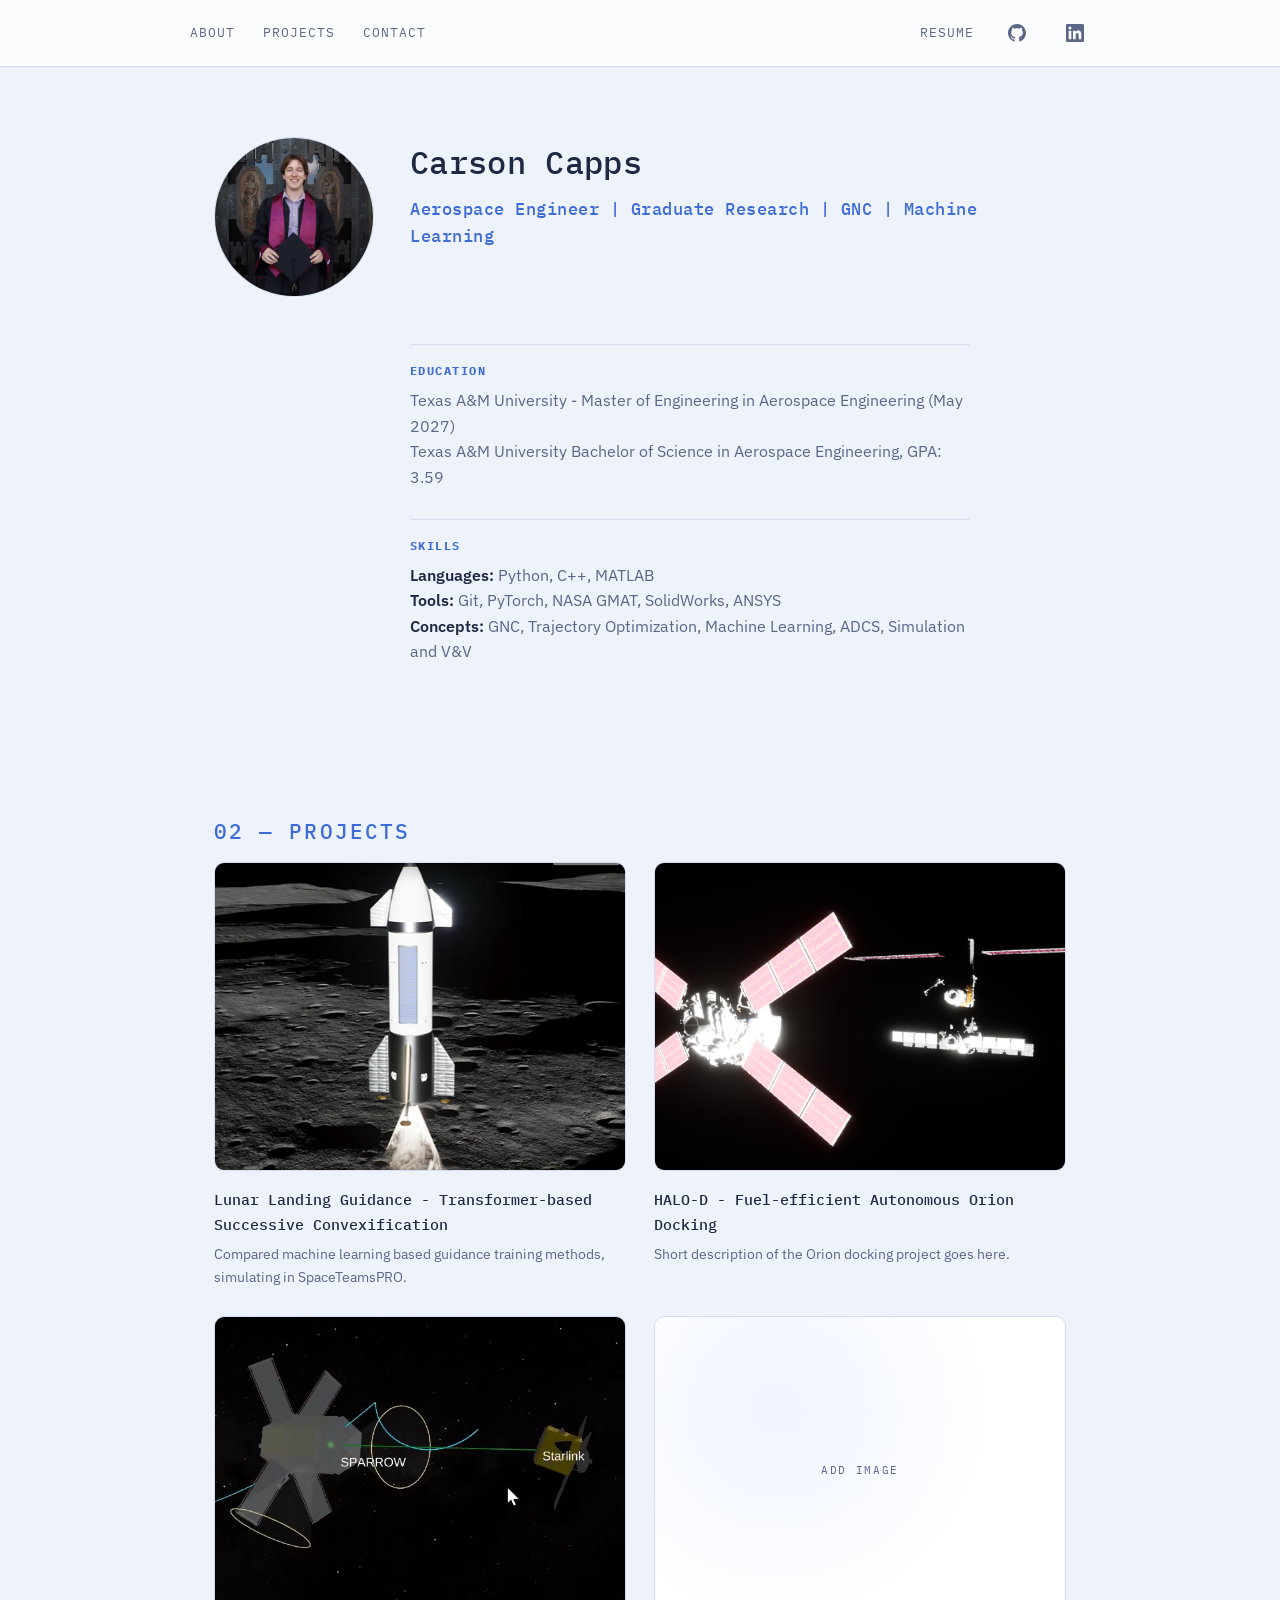
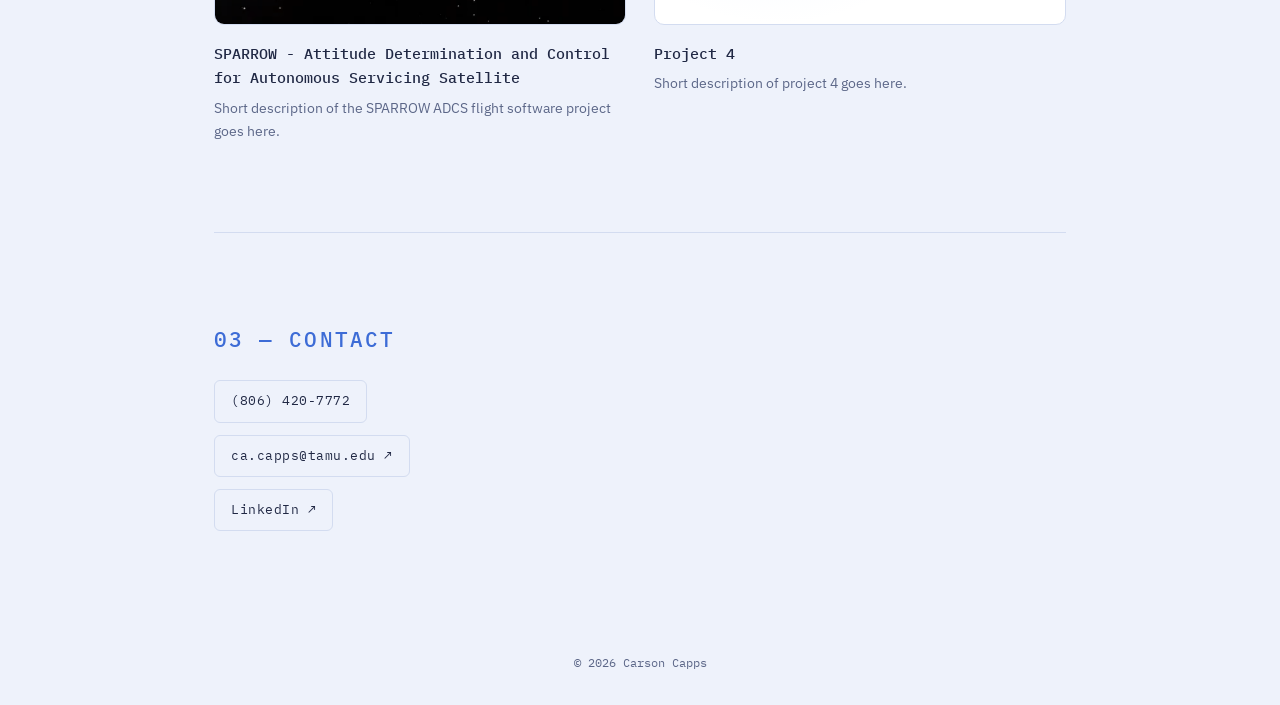
==== index.html @ a89bd75b "add lunar landing description" ====
<!DOCTYPE html>
<html lang="en">
<head>
  <meta charset="UTF-8" />
  <meta name="viewport" content="width=device-width, initial-scale=1.0" />
  <title>Carson Capps</title>
  <meta name="description" content="Carson Capps — Aerospace engineering portfolio featuring guidance, navigation, and control projects including lunar landing guidance, autonomous Orion docking, and satellite ADCS flight software." />

  <!-- Open Graph / social preview -->
  <meta property="og:type" content="website" />
  <meta property="og:title" content="Carson Capps" />
  <meta property="og:description" content="Aerospace engineering portfolio featuring guidance, navigation, and control projects including lunar landing guidance, autonomous Orion docking, and satellite ADCS flight software." />
  <meta property="og:image" content="media/portraits/IMG_3804.JPG" />

  <!-- Twitter card -->
  <meta name="twitter:card" content="summary_large_image" />
  <meta name="twitter:title" content="Carson Capps" />
  <meta name="twitter:description" content="Aerospace engineering portfolio featuring guidance, navigation, and control projects including lunar landing guidance, autonomous Orion docking, and satellite ADCS flight software." />
  <meta name="twitter:image" content="media/portraits/IMG_3804.JPG" />

  <link rel="icon" href="data:image/svg+xml,<svg xmlns=%22http://www.w3.org/2000/svg%22 viewBox=%220 0 100 100%22><rect width=%22100%22 height=%22100%22 rx=%2222%22 fill=%22%233d6cd6%22/><text x=%2250%22 y=%2268%22 font-family=%22monospace%22 font-size=%2242%22 font-weight=%22700%22 fill=%22%23ffffff%22 text-anchor=%22middle%22>CC</text></svg>" />

  <link rel="preconnect" href="https://fonts.googleapis.com" />
  <link rel="preconnect" href="https://fonts.gstatic.com" crossorigin />
  <link href="https://fonts.googleapis.com/css2?family=IBM+Plex+Mono:wght@300;400;500&family=IBM+Plex+Sans:ital,wght@0,300;0,400;0,600;1,300&display=swap" rel="stylesheet" />
  <link rel="stylesheet" href="css/style.css" />
</head>
<body>

  <nav>
    <div class="nav-inner">
      <div class="nav-group">
        <a href="#about">About</a>
        <a href="#projects">Projects</a>
        <a href="#contact">Contact</a>
      </div>
      <div class="nav-group">
        <a href="resume.pdf" download>Resume</a>
        <a class="icon-link" href="https://github.com/cacapps" target="_blank" rel="noopener" aria-label="GitHub">
          <svg viewBox="0 0 24 24" aria-hidden="true"><path d="M12 0c-6.626 0-12 5.373-12 12 0 5.302 3.438 9.8 8.207 11.387.599.111.793-.261.793-.577v-2.234c-3.338.726-4.033-1.416-4.033-1.416-.546-1.387-1.333-1.756-1.333-1.756-1.089-.745.083-.729.083-.729 1.205.084 1.839 1.237 1.839 1.237 1.07 1.834 2.807 1.304 3.492.997.107-.775.418-1.305.762-1.604-2.665-.305-5.467-1.334-5.467-5.931 0-1.311.469-2.381 1.236-3.221-.124-.303-.535-1.524.117-3.176 0 0 1.008-.322 3.301 1.23.957-.266 1.983-.399 3.003-.404 1.02.005 2.047.138 3.006.404 2.291-1.552 3.297-1.23 3.297-1.23.653 1.653.242 2.874.118 3.176.77.84 1.235 1.91 1.235 3.221 0 4.609-2.807 5.624-5.479 5.921.43.372.823 1.102.823 2.222v3.293c0 .319.192.694.801.576 4.765-1.589 8.199-6.086 8.199-11.386 0-6.627-5.373-12-12-12z"/></svg>
        </a>
        <a class="icon-link" href="https://www.linkedin.com/in/carson-capps/" target="_blank" rel="noopener" aria-label="LinkedIn">
          <svg viewBox="0 0 24 24" aria-hidden="true"><path d="M20.447 20.452h-3.554v-5.569c0-1.328-.027-3.037-1.852-3.037-1.853 0-2.136 1.445-2.136 2.939v5.667h-3.554V9h3.414v1.561h.049c.477-.9 1.637-1.85 3.37-1.85 3.601 0 4.267 2.37 4.267 5.455v6.286zM5.337 7.433c-1.144 0-2.063-.926-2.063-2.065 0-1.138.92-2.063 2.063-2.063 1.14 0 2.064.925 2.064 2.063 0 1.139-.925 2.065-2.064 2.065zm1.782 13.019H3.555V9h3.564v11.452zM22.225 0H1.771C.792 0 0 .774 0 1.729v20.542C0 23.227.792 24 1.771 24h20.451C23.2 24 24 23.227 24 22.271V1.729C24 .774 23.2 0 22.222 0h.003z"/></svg>
        </a>
      </div>
    </div>
  </nav>

  <div class="wrap">
    <section class="hero" id="about">
      <div class="hero-grid">
        <div class="headshot">
          <img src="media/portraits/IMG_3804.JPG" alt="Carson Capps headshot" />
        </div>
        <div>
          <h1>Carson Capps</h1>

          <p class="tagline">Aerospace Engineer | Graduate Research | GNC | Machine Learning</p>

          <!-- TODO: 2-4 sentence bio. Good things to cover:
               - who you are and what you focus on (e.g. guidance/navigation/control, flight software, autonomy)
               - what draws you to the field / what kind of problems you like working on
               - anything that signals credibility: school + program, research lab, notable project or role
               - optional: what you're currently doing or looking for (internship, full-time, grad school) -->
          <p class="bio"></p>

          <!-- TODO: Education
               - Degree, major, minor (if any)
               - School name
               - Expected graduation date
               - GPA / honors (optional, include if strong)
               - Relevant coursework (optional, only the most relevant 4-6 classes) -->
          <div class="about-block">
            <h3>Education</h3>
            <p>Texas A&amp;M University - Master of Engineering in Aerospace Engineering (May 2027)<br> Texas A&amp;M University Bachelor of Science in Aerospace Engineering, GPA: 3.59</p>
          </div>

          <!-- TODO: Skills
               Group into a few short categories rather than one long list, e.g.:
               - Languages: Python, C++, MATLAB, ...
               - Tools/Frameworks: Simulink, ROS, Git, ...
               - Domain: GNC, orbital mechanics, trajectory optimization, flight software, ...
               Keep each list short (4-8 items) — this is a scannable reference, not exhaustive. -->
          <div class="about-block">
            <h3>Skills</h3>
            <p><strong>Languages:</strong> Python, C++, MATLAB<br />
            <strong>Tools:</strong> Git, PyTorch, NASA GMAT, SolidWorks, ANSYS<br />
            <strong>Concepts:</strong> GNC, Trajectory Optimization, Machine Learning, ADCS, Simulation and V&V</p>
        </div>
      </div>
    </section>

    <section id="projects">
      <div class="section-label">02 — Projects</div>
      <div class="grid">
        <div class="project">
          <a class="project-link" href="projects/lunar-landing.html">
            <div class="tile">
              <img src="media/lunar-landing/thumbnail.png" alt="Lunar Landing thumbnail" onerror="this.parentElement.classList.add('placeholder'); this.remove();" />
            </div>
            <h2>Lunar Landing Guidance - Transformer-based Successive Convexification</h2>
          </a>
          <p>Compared machine learning based guidance training methods, simulating in SpaceTeamsPRO.</p>
        </div>

        <div class="project">
          <a class="project-link" href="projects/orion-docking.html">
            <div class="tile">
              <img src="media/orion-docking/thumbnail.png" alt="Orion Docking thumbnail" onerror="this.parentElement.classList.add('placeholder'); this.remove();" />
            </div>
            <h2>HALO-D - Fuel-efficient Autonomous Orion Docking </h2>
          </a>
          <p>Short description of the Orion docking project goes here.</p>
        </div>

        <div class="project">
          <a class="project-link" href="projects/sparrow-adcs.html">
            <div class="tile">
              <img src="media/auto-service-adcs/thumbnail.png" alt="SPARROW ADCS thumbnail" onerror="this.parentElement.classList.add('placeholder'); this.remove();" />
            </div>
            <h2>SPARROW - Attitude Determination and Control for Autonomous Servicing Satellite</h2>
          </a>
          <p>Short description of the SPARROW ADCS flight software project goes here.</p>
        </div>

        <div class="project">
          <a class="project-link" href="projects/project4.html">
            <div class="tile placeholder"></div>
            <h2>Project 4</h2>
          </a>
          <p>Short description of project 4 goes here.</p>
        </div>
      </div>
    </section>

    <section id="contact">
      <div class="section-label">03 — Contact</div>
      <p class="contact-text"><!-- TODO: contact blurb --></p>
      <div class="links-row">
        <a class="btn" href="tel:+18064207772">(806) 420-7772</a>
        <a class="btn" href="mailto:ca.capps@tamu.edu">ca.capps@tamu.edu ↗</a>
        <a class="btn" href="https://www.linkedin.com/in/carson-capps/" target="_blank" rel="noopener">LinkedIn ↗</a>
      </div>
    </section>
  </div>

  <footer>© <span id="year"></span> Carson Capps</footer>

  <script>
    document.getElementById('year').textContent = new Date().getFullYear();
  </script>
</body>
</html>
---- css/style.css ----
:root {
  --bg: #eef2fb;
  --bg2: #ffffff;
  --bg3: #e4eaf9;
  --border: #d3dcf0;
  --text: #202844;
  --text-dim: #5c6788;
  --accent: #3d6cd6;
  --mono: 'IBM Plex Mono', monospace;
  --sans: 'IBM Plex Sans', sans-serif;
}

*, *::before, *::after { box-sizing: border-box; margin: 0; padding: 0; }

html { scroll-behavior: smooth; }

body {
  min-height: 100vh;
  color: var(--text);
  font-family: var(--sans);
  line-height: 1.6;
  -webkit-font-smoothing: antialiased;
  background: var(--bg);
}

footer {
  background: var(--bg);
}

/* ── NAV ── */
nav {
  position: sticky;
  top: 0;
  z-index: 50;
  padding: 18px 24px;
  background: rgba(255,255,255,0.75);
  backdrop-filter: blur(10px);
  border-bottom: 1px solid var(--border);
}

.nav-inner {
  max-width: 900px;
  margin: 0 auto;
  display: flex;
  justify-content: space-between;
  align-items: center;
  gap: 24px;
  flex-wrap: wrap;
}

.nav-group {
  display: flex;
  align-items: center;
  gap: 28px;
  flex-wrap: wrap;
}

nav a {
  color: var(--text-dim);
  text-decoration: none;
  font-family: var(--mono);
  font-size: 0.8rem;
  letter-spacing: 0.08em;
  text-transform: uppercase;
  transition: color 0.2s ease;
  white-space: nowrap;
}

nav a:hover { color: var(--accent); }

.icon-link {
  display: inline-flex;
  align-items: center;
  justify-content: center;
  width: 30px;
  height: 30px;
  color: var(--text-dim);
  transition: color 0.2s ease;
}

.icon-link:hover { color: var(--accent); }

.icon-link svg {
  width: 18px;
  height: 18px;
  fill: currentColor;
}

.wrap {
  max-width: 900px;
  margin: 0 auto;
  padding: 0 24px;
}

section {
  padding: 90px 0;
  border-bottom: 1px solid var(--border);
}

section:last-of-type { border-bottom: none; }

.section-label {
  font-family: var(--mono);
  font-size: 1.3rem;
  font-weight: 500;
  letter-spacing: 0.1em;
  text-transform: uppercase;
  color: var(--accent);
  margin-bottom: 14px;
}

/* ── HERO ── */
.hero {
  padding-top: 70px;
  padding-bottom: 60px;
  border-bottom: none;
}

.hero-grid {
  position: relative;
  z-index: 1;
  display: grid;
  grid-template-columns: 160px 1fr;
  gap: 36px;
  align-items: start;
}

@media (max-width: 560px) {
  .hero-grid { grid-template-columns: 1fr; text-align: center; }
  .headshot { margin: 0 auto; }
}

.headshot {
  width: 160px;
  aspect-ratio: 1 / 1;
  border-radius: 50%;
  overflow: hidden;
  border: 1px solid var(--border);
}

.headshot img {
  width: 100%;
  height: 100%;
  object-fit: cover;
  object-position: 58% 35%;
}

.hero h1 {
  font-family: var(--mono);
  font-size: 2rem;
  font-weight: 500;
  color: var(--text);
  letter-spacing: 0.01em;
}

.hero p.tagline {
  font-family: var(--mono);
  color: var(--accent);
  font-weight: 500;
  letter-spacing: 0.03em;
  margin-top: 8px;
  font-size: 1.05rem;
}

.hero p.bio {
  color: var(--text-dim);
  margin-top: 18px;
  max-width: 560px;
  min-height: 3em;
}

.about-block {
  margin-top: 28px;
  max-width: 560px;
  padding-top: 16px;
  border-top: 1px solid var(--border);
}

.about-block h3 {
  font-family: var(--mono);
  font-size: 0.75rem;
  letter-spacing: 0.12em;
  text-transform: uppercase;
  color: var(--accent);
  margin-bottom: 8px;
}

.about-block p {
  color: var(--text-dim);
  min-height: 1.6em;
}

.about-block p strong {
  color: var(--text);
  font-weight: 600;
}

#contact .links-row {
  flex-direction: column;
  align-items: flex-start;
}

.links-row {
  display: flex;
  flex-wrap: wrap;
  gap: 12px;
  margin-top: 24px;
}

.btn {
  display: inline-flex;
  align-items: center;
  gap: 8px;
  padding: 10px 16px;
  border: 1px solid var(--border);
  border-radius: 6px;
  color: var(--text);
  text-decoration: none;
  font-family: var(--mono);
  font-size: 0.8rem;
  letter-spacing: 0.04em;
  transition: border-color 0.2s ease, color 0.2s ease;
}

.btn:hover { border-color: var(--accent); color: var(--accent); }

/* ── PROJECTS GRID ── */
.grid {
  display: grid;
  grid-template-columns: 1fr 1fr;
  gap: 28px;
}

@media (max-width: 640px) {
  .grid { grid-template-columns: 1fr; }
}

.project { display: flex; flex-direction: column; }

.project-link {
  display: block;
  text-decoration: none;
  color: inherit;
}

.tile {
  position: relative;
  aspect-ratio: 4 / 3;
  border-radius: 10px;
  border: 1px solid var(--border);
  background: var(--bg2);
  overflow: hidden;
  cursor: pointer;
  display: flex;
  align-items: center;
  justify-content: center;
  transition: transform 0.2s ease, border-color 0.2s ease;
}

.tile:hover { transform: translateY(-3px); border-color: var(--accent); }

.tile.placeholder {
  background: radial-gradient(circle at 30% 30%, rgba(143,180,255,0.15), transparent 60%), var(--bg2);
}

.tile.placeholder::after {
  content: 'ADD IMAGE';
  font-family: var(--mono);
  font-size: 0.7rem;
  letter-spacing: 0.15em;
  color: var(--text-dim);
}

.tile img { width: 100%; height: 100%; object-fit: cover; }

.tile .play-badge {
  position: absolute;
  inset: 0;
  display: flex;
  align-items: center;
  justify-content: center;
  background: rgba(32,40,68,0.10);
  opacity: 0;
  transition: opacity 0.2s ease;
}

.tile:hover .play-badge { opacity: 1; background: rgba(32,40,68,0.30); }

.play-badge span {
  width: 52px;
  height: 52px;
  border-radius: 50%;
  background: rgba(255,255,255,0.9);
  border: 1px solid var(--accent);
  display: flex;
  align-items: center;
  justify-content: center;
}

.play-badge span::before {
  content: '';
  border-style: solid;
  border-width: 8px 0 8px 13px;
  border-color: transparent transparent transparent var(--accent);
  margin-left: 3px;
}

.project h2 {
  font-family: var(--mono);
  font-size: 0.95rem;
  font-weight: 500;
  margin-top: 16px;
  color: var(--text);
}

.project p { color: var(--text-dim); font-size: 0.9rem; margin-top: 6px; }

/* ── CONTACT ── */
.contact-text { color: var(--text-dim); max-width: 560px; margin-bottom: 24px; }

footer {
  text-align: center;
  padding: 32px 24px;
  color: var(--text-dim);
  font-family: var(--mono);
  font-size: 0.75rem;
}

/* ── PROJECT DETAIL PAGE ── */
.back-link {
  display: inline-flex;
  align-items: center;
  gap: 6px;
  color: var(--text-dim);
  text-decoration: none;
  font-family: var(--mono);
  font-size: 0.8rem;
  letter-spacing: 0.04em;
  margin-bottom: 28px;
  transition: color 0.2s ease;
}

.back-link:hover { color: var(--accent); }

.project-detail {
  padding-top: 48px;
}

.project-detail h1 {
  font-family: var(--mono);
  font-size: 1.6rem;
  font-weight: 500;
  color: var(--text);
  letter-spacing: 0.01em;
  margin-bottom: 28px;
}

.video-card {
  background: var(--bg2);
  border: 1px solid var(--border);
  border-radius: 10px;
  overflow: hidden;
  margin-bottom: 32px;
}

.video-card video {
  width: 100%;
  display: block;
  max-height: 65vh;
  background: #000;
}

.video-card .video-embed {
  position: relative;
  width: 100%;
  aspect-ratio: 16 / 9;
  background: #000;
}

.video-card .video-embed iframe {
  position: absolute;
  inset: 0;
  width: 100%;
  height: 100%;
  border: 0;
}

.project-detail h2 {
  font-family: var(--mono);
  color: var(--accent);
  font-size: 0.8rem;
  letter-spacing: 0.1em;
  text-transform: uppercase;
  margin-top: 28px;
  margin-bottom: 10px;
}

.project-detail h2:first-of-type { margin-top: 0; }

.project-detail p { color: var(--text-dim); }
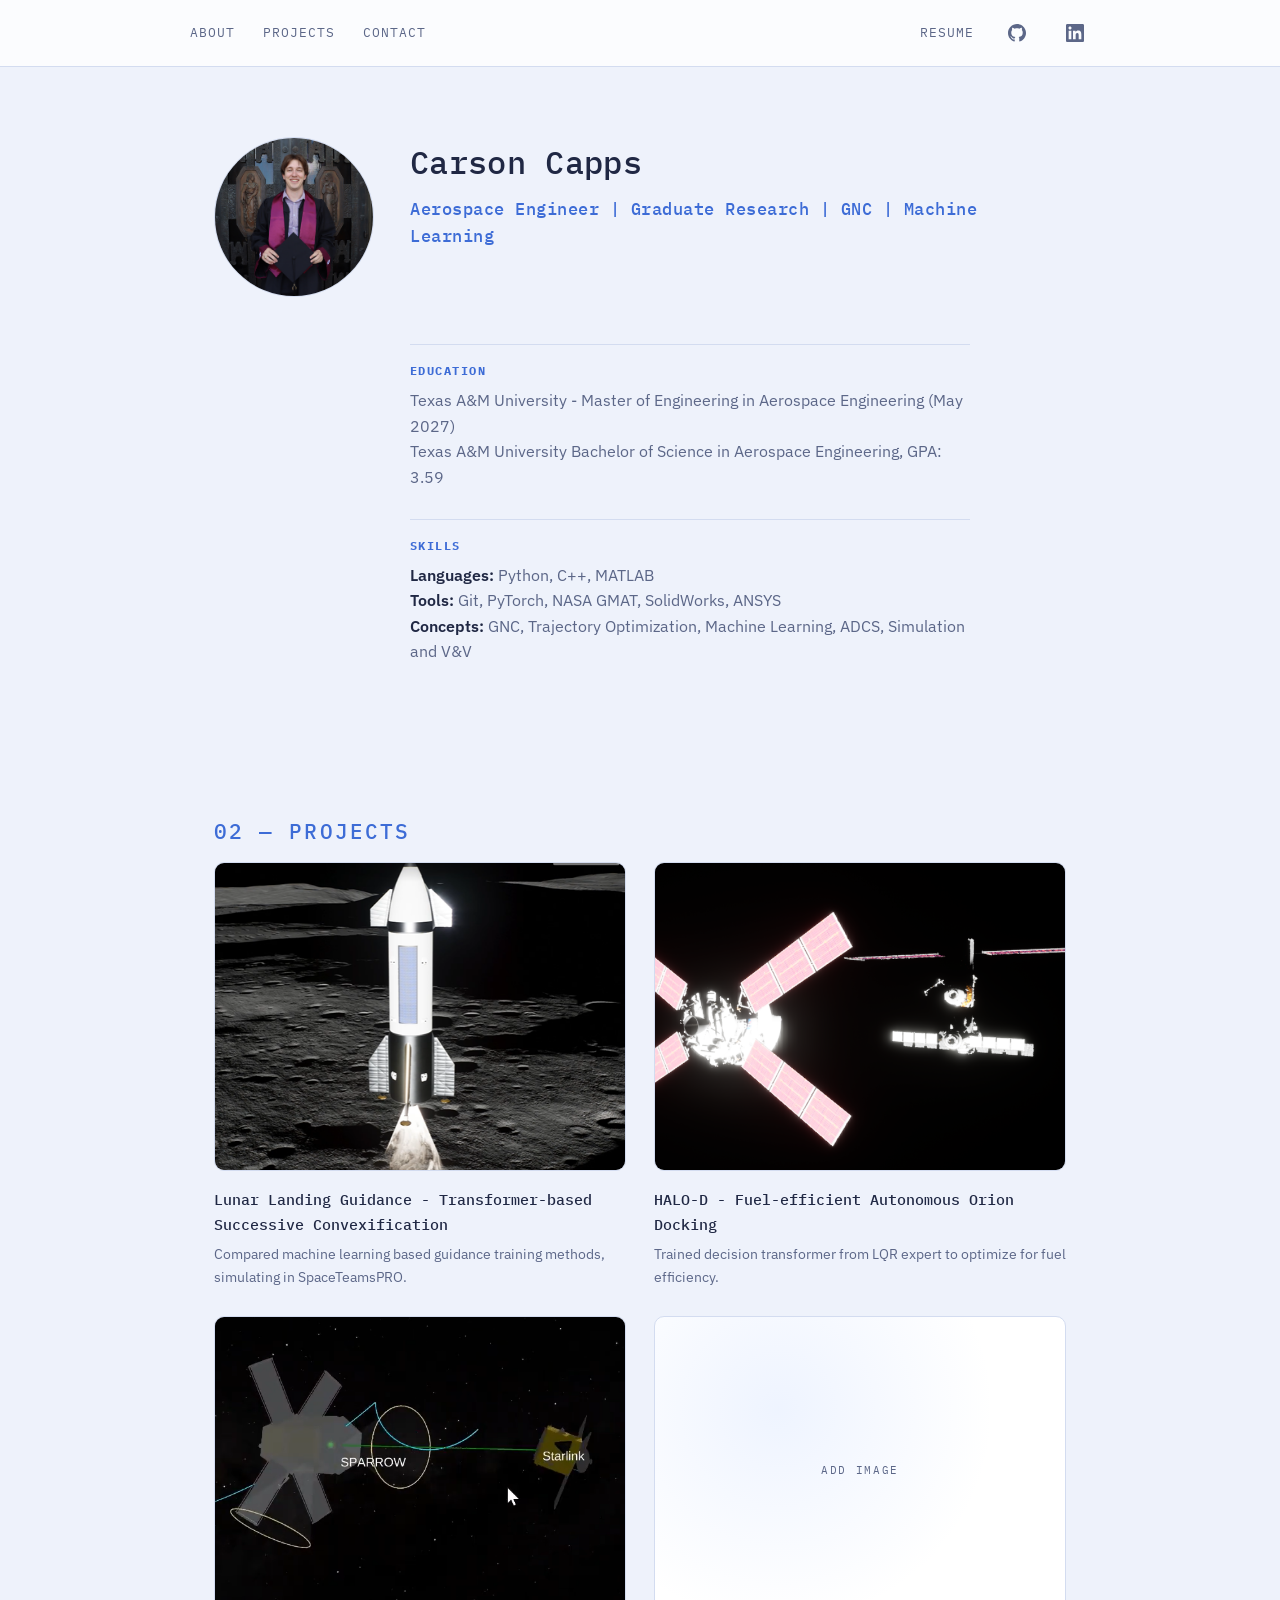
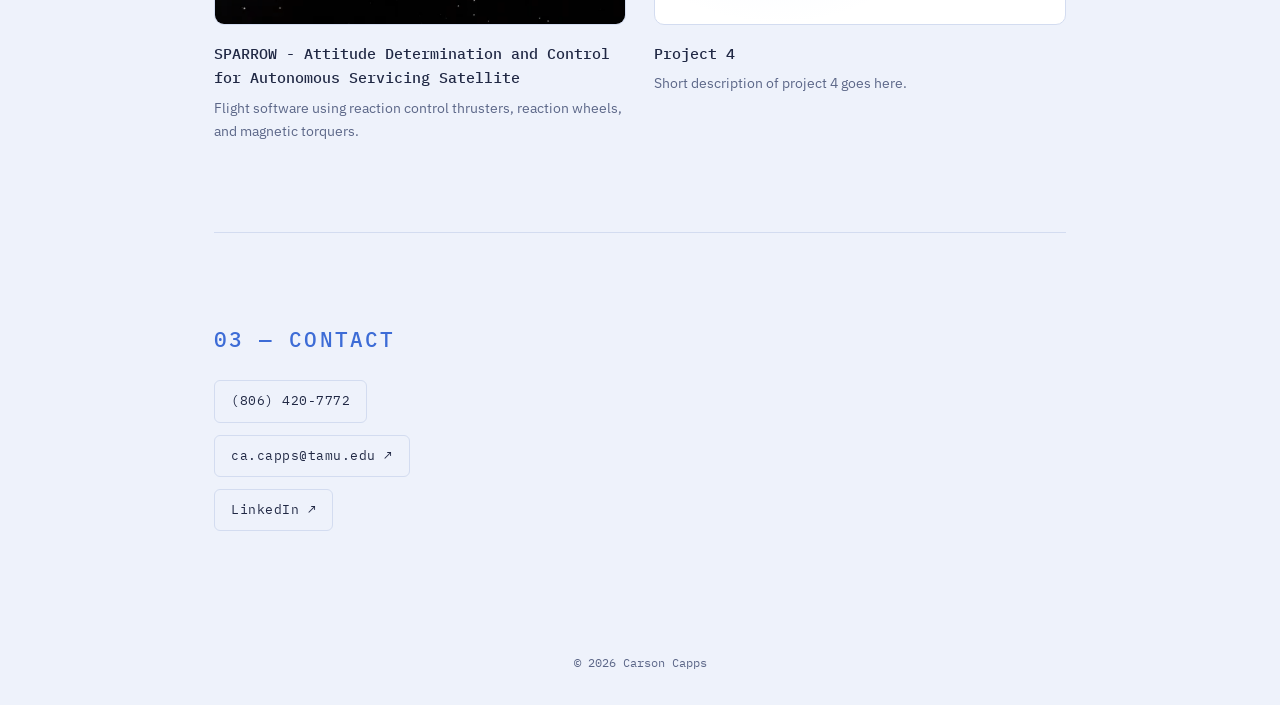
==== commit 6ea2141f: "added description for docking and sparrow projects" ====
--- a/index.html
+++ b/index.html
@@ -110,7 +110,7 @@
             </div>
             <h2>HALO-D - Fuel-efficient Autonomous Orion Docking </h2>
           </a>
-          <p>Short description of the Orion docking project goes here.</p>
+          <p>Trained decision transformer from LQR expert to optimize for fuel efficiency.</p>
         </div>
 
         <div class="project">
@@ -120,7 +120,7 @@
             </div>
             <h2>SPARROW - Attitude Determination and Control for Autonomous Servicing Satellite</h2>
           </a>
-          <p>Short description of the SPARROW ADCS flight software project goes here.</p>
+          <p>Flight software using reaction control thrusters, reaction wheels, and magnetic torquers. </p>
         </div>
 
         <div class="project">
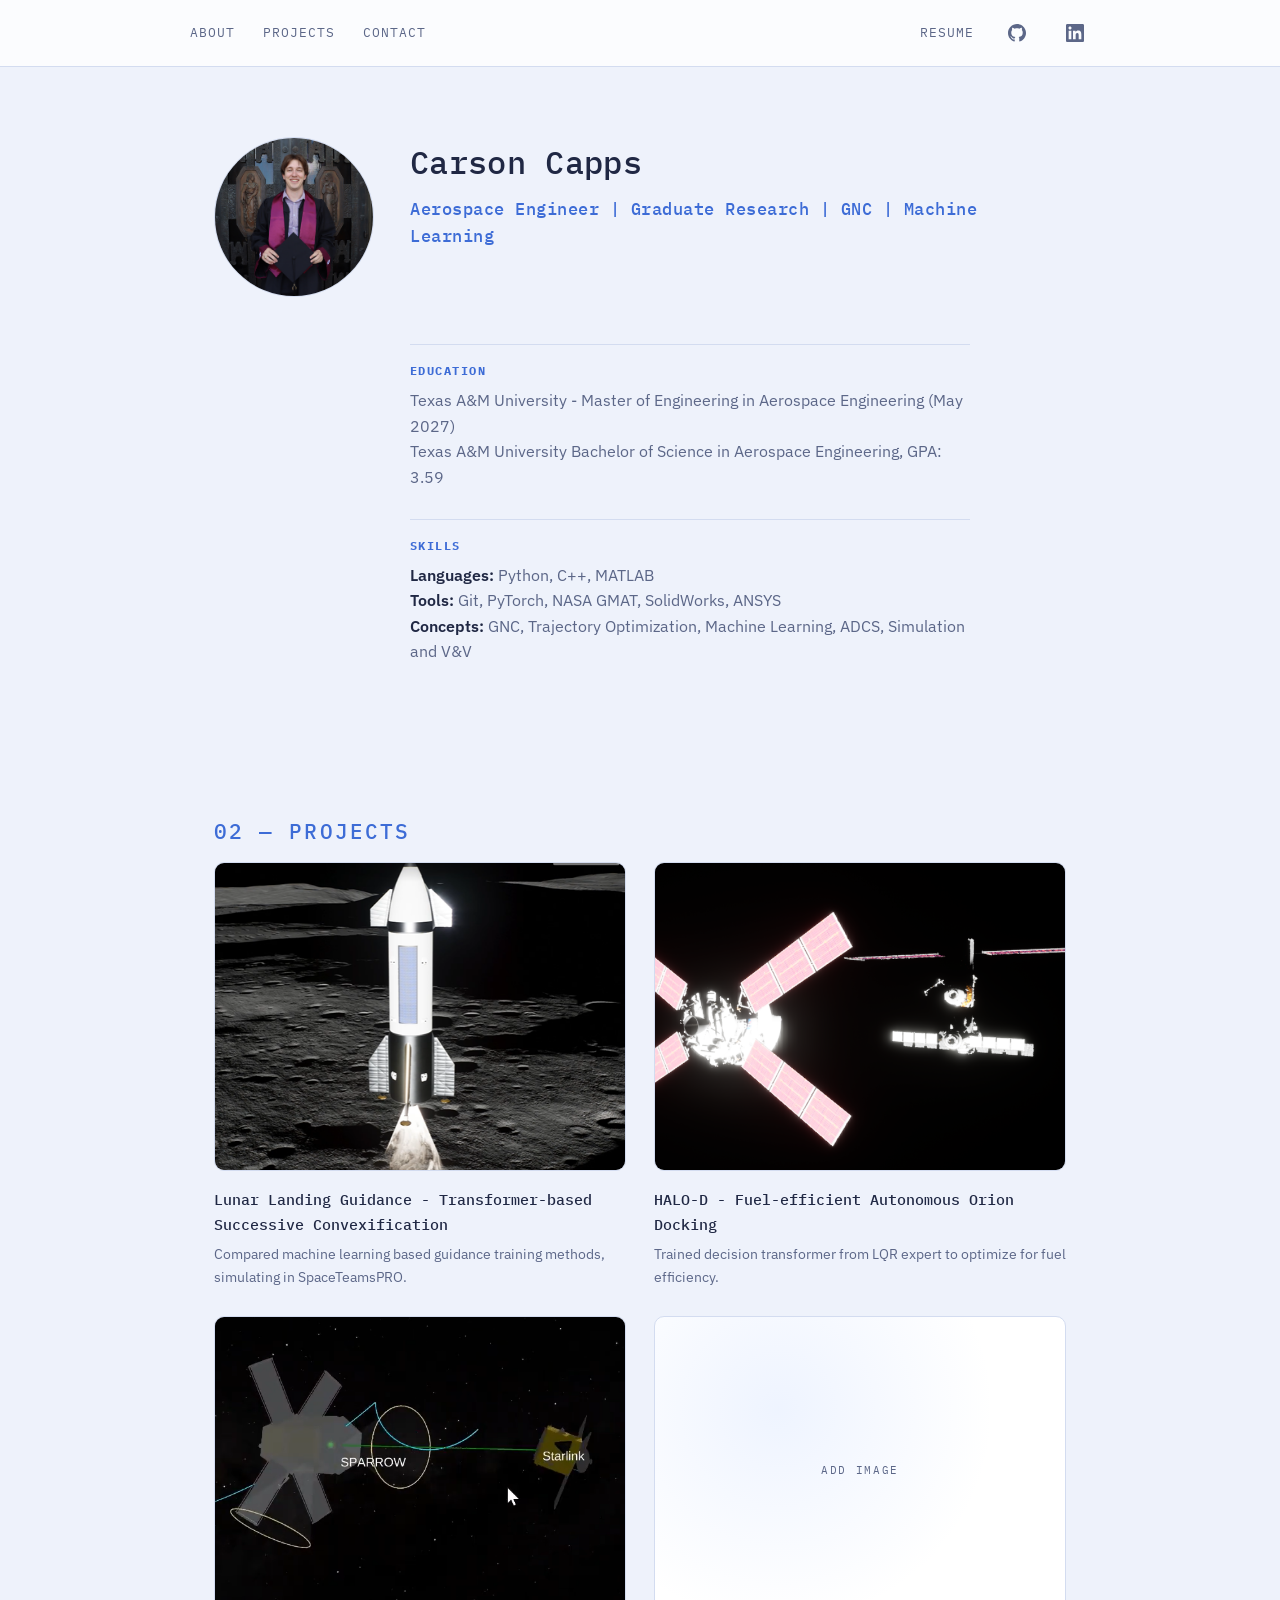
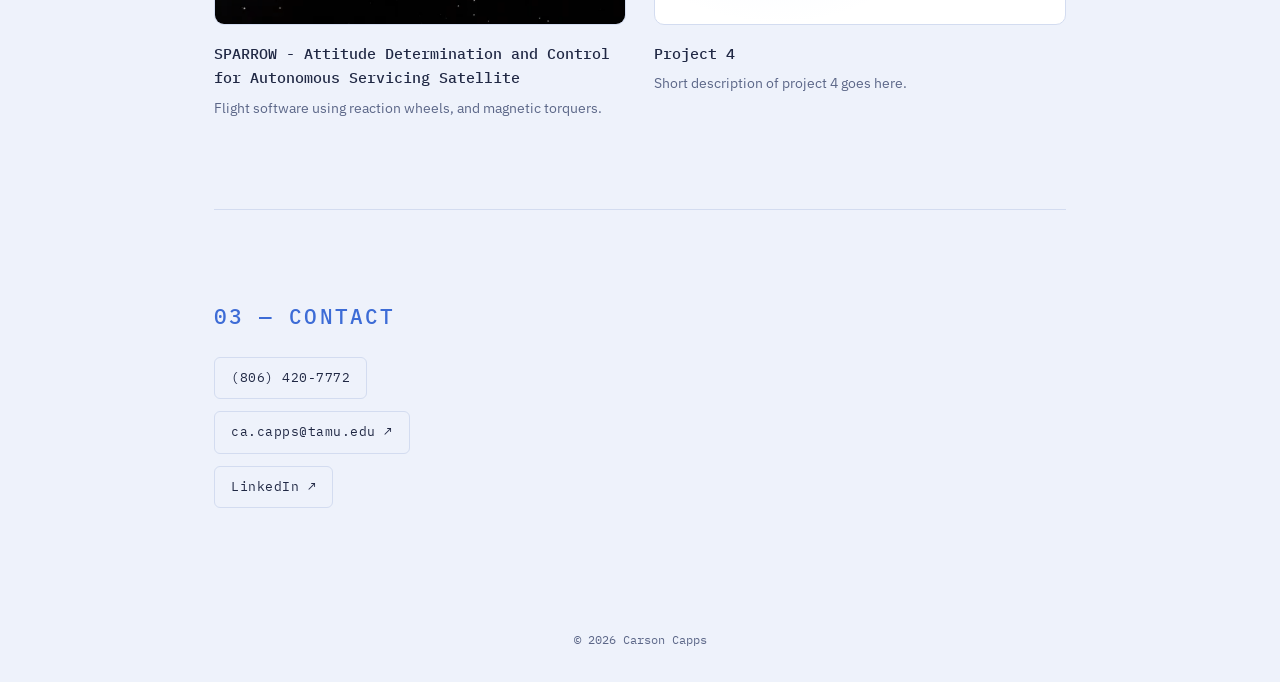
==== commit de09f440: "fix description of sparrow" ====
--- a/index.html
+++ b/index.html
@@ -120,7 +120,7 @@
             </div>
             <h2>SPARROW - Attitude Determination and Control for Autonomous Servicing Satellite</h2>
           </a>
-          <p>Flight software using reaction control thrusters, reaction wheels, and magnetic torquers. </p>
+          <p>Flight software using reaction wheels, and magnetic torquers. </p>
         </div>
 
         <div class="project">
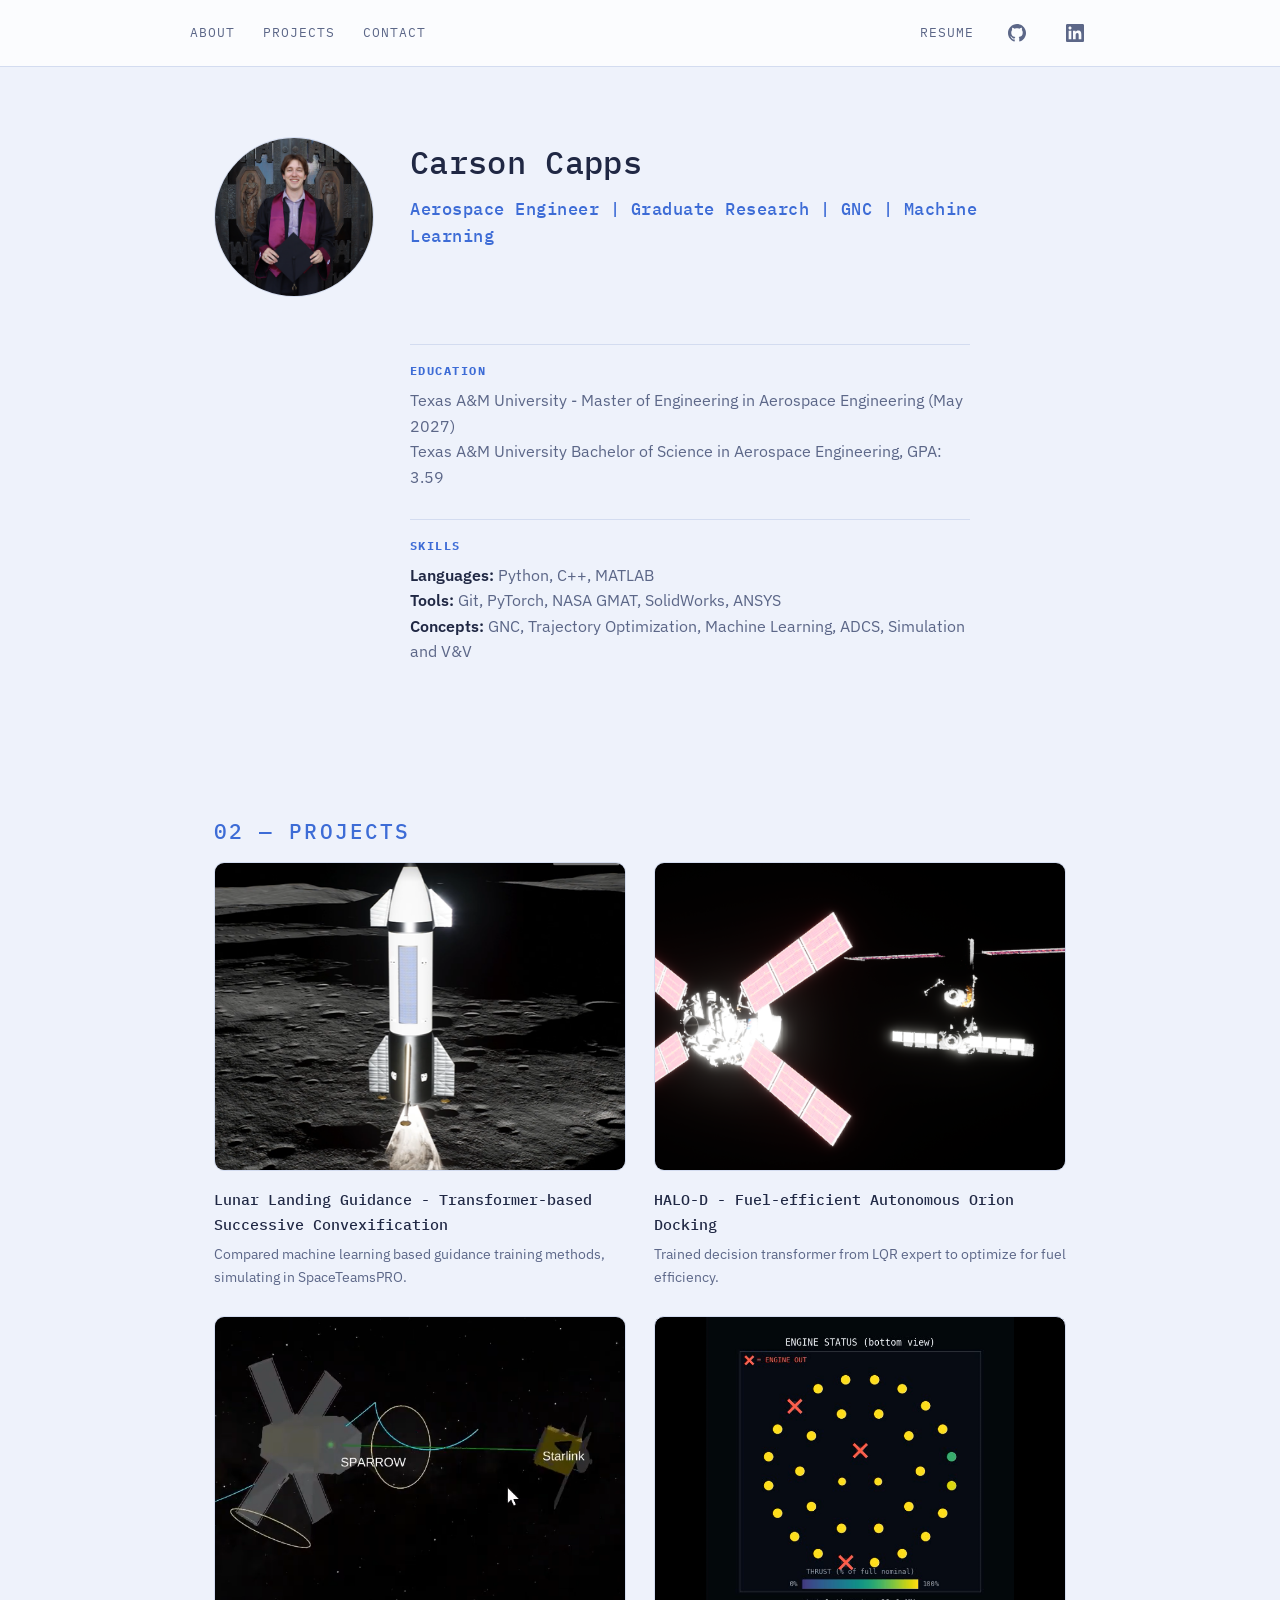
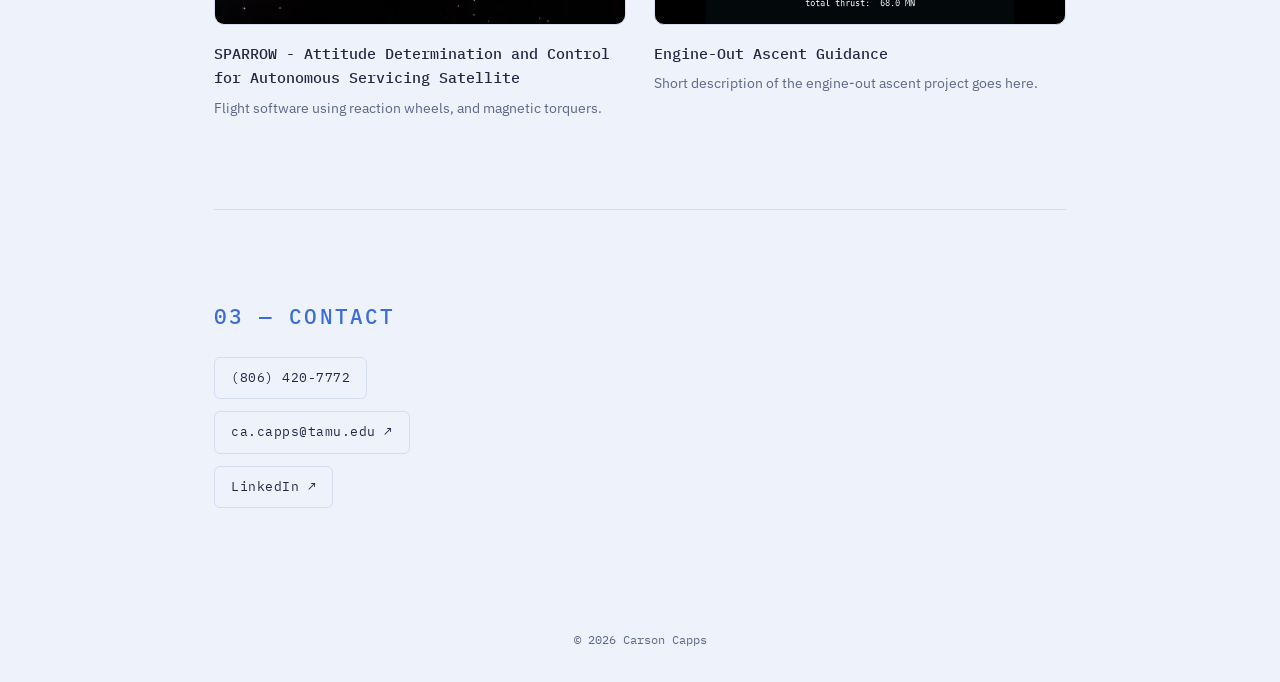
==== commit 59717855: "Add engine-out ascent project, letterbox thumbnail option Replaces the Project 4 placeholder with th" ====
--- a/index.html
+++ b/index.html
@@ -124,11 +124,13 @@
         </div>
 
         <div class="project">
-          <a class="project-link" href="projects/project4.html">
-            <div class="tile placeholder"></div>
-            <h2>Project 4</h2>
+          <a class="project-link" href="projects/engine-out-ascent.html">
+            <div class="tile contain">
+              <img src="media/engine-out-ascent/thumbnail.png" alt="Engine-Out Ascent thumbnail" onerror="this.parentElement.classList.add('placeholder'); this.remove();" />
+            </div>
+            <h2>Engine-Out Ascent Guidance</h2>
           </a>
-          <p>Short description of project 4 goes here.</p>
+          <p>Short description of the engine-out ascent project goes here.</p>
         </div>
       </div>
     </section>
--- a/css/style.css
+++ b/css/style.css
@@ -273,6 +273,9 @@
 
 .tile img { width: 100%; height: 100%; object-fit: cover; }
 
+.tile.contain { background: #000; }
+.tile.contain img { object-fit: contain; }
+
 .tile .play-badge {
   position: absolute;
   inset: 0;
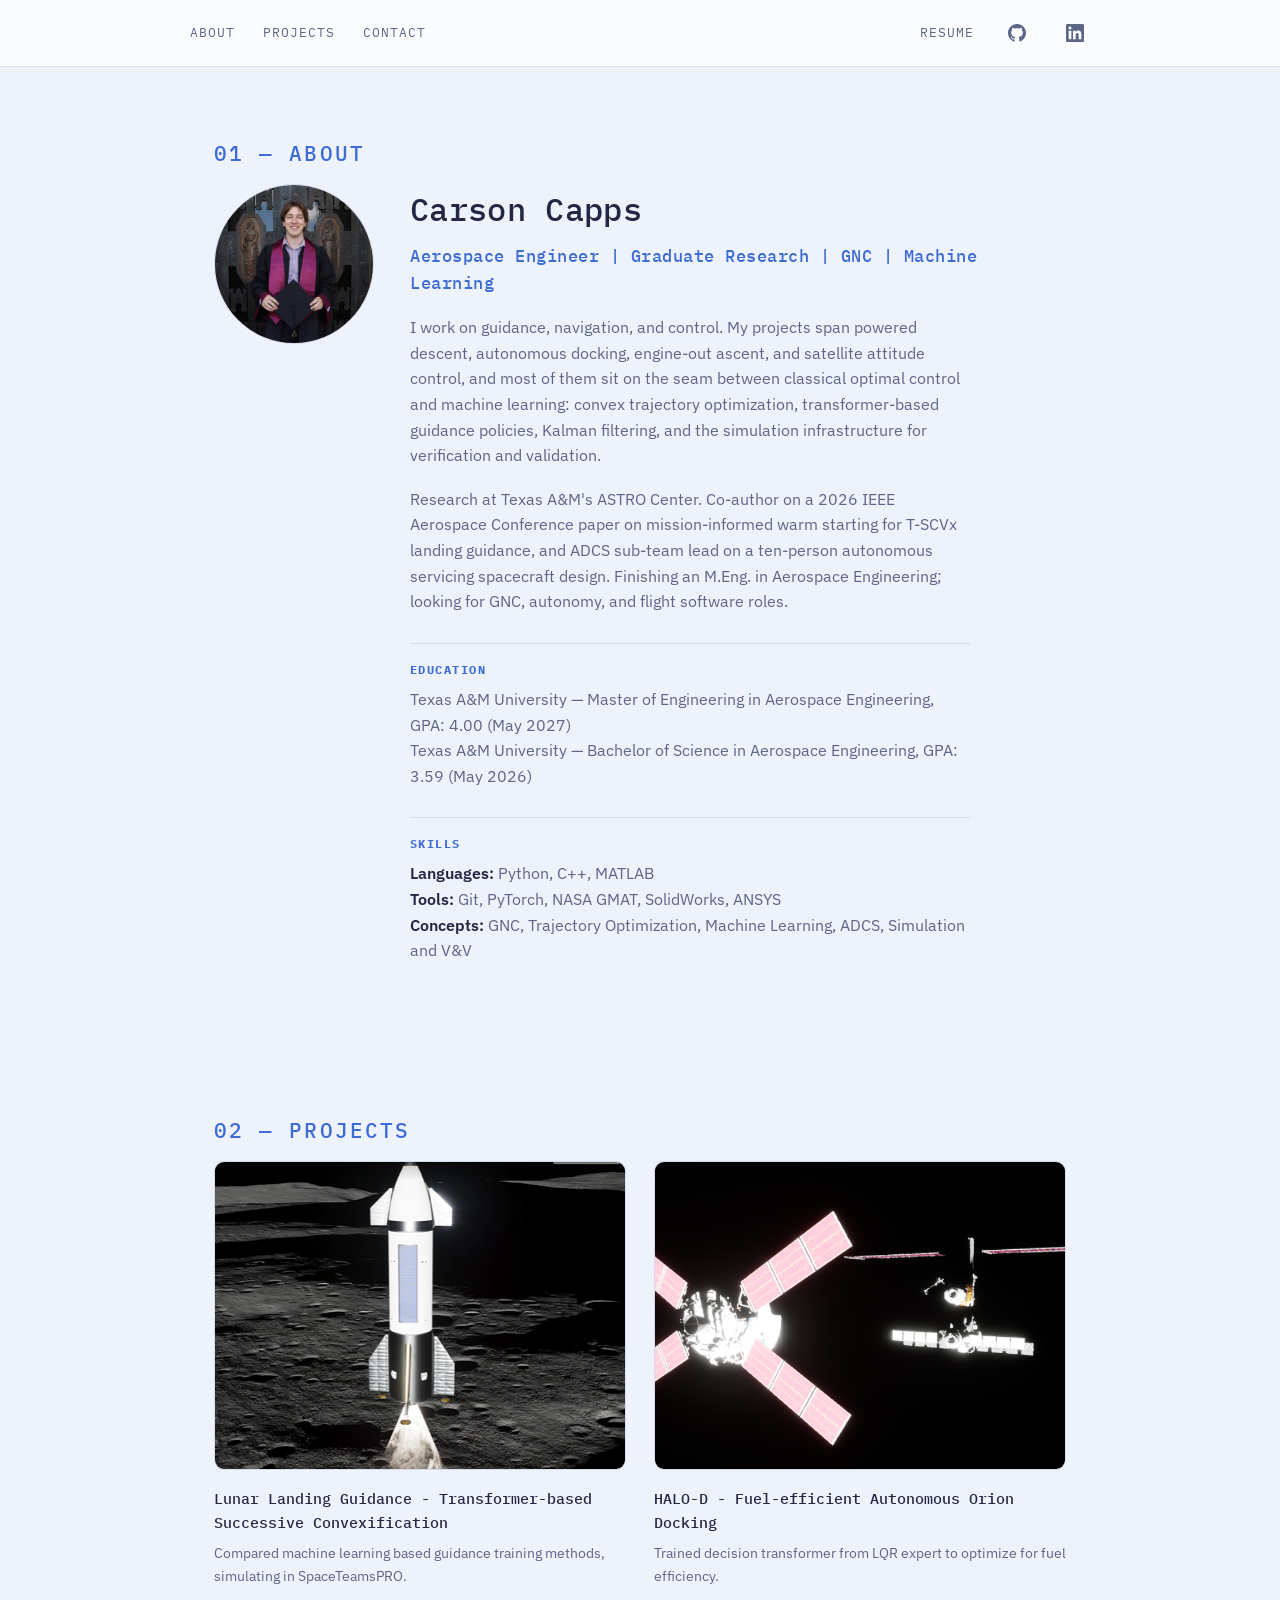
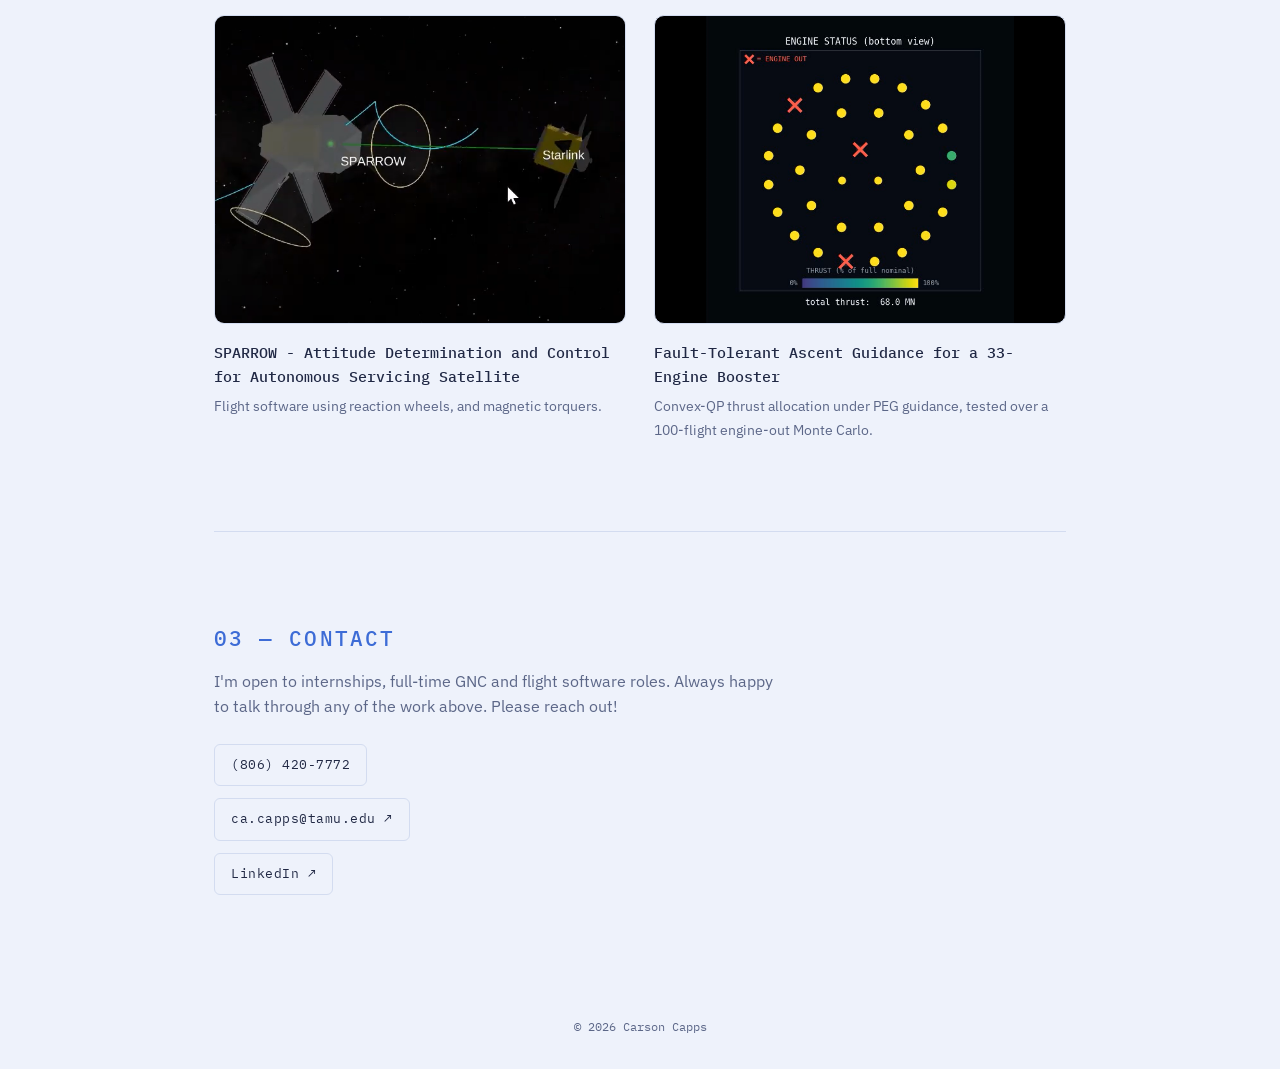
==== commit e188750e: "Write site content: bio, contact, and all four project pages Replace the TODO scaffolding with real " ====
--- a/index.html
+++ b/index.html
@@ -10,13 +10,14 @@
   <meta property="og:type" content="website" />
   <meta property="og:title" content="Carson Capps" />
   <meta property="og:description" content="Aerospace engineering portfolio featuring guidance, navigation, and control projects including lunar landing guidance, autonomous Orion docking, and satellite ADCS flight software." />
-  <meta property="og:image" content="media/portraits/IMG_3804.JPG" />
+  <meta property="og:url" content="https://cacapps.github.io/" />
+  <meta property="og:image" content="https://cacapps.github.io/media/portraits/IMG_3804.JPG" />
 
   <!-- Twitter card -->
   <meta name="twitter:card" content="summary_large_image" />
   <meta name="twitter:title" content="Carson Capps" />
   <meta name="twitter:description" content="Aerospace engineering portfolio featuring guidance, navigation, and control projects including lunar landing guidance, autonomous Orion docking, and satellite ADCS flight software." />
-  <meta name="twitter:image" content="media/portraits/IMG_3804.JPG" />
+  <meta name="twitter:image" content="https://cacapps.github.io/media/portraits/IMG_3804.JPG" />
 
   <link rel="icon" href="data:image/svg+xml,<svg xmlns=%22http://www.w3.org/2000/svg%22 viewBox=%220 0 100 100%22><rect width=%22100%22 height=%22100%22 rx=%2222%22 fill=%22%233d6cd6%22/><text x=%2250%22 y=%2268%22 font-family=%22monospace%22 font-size=%2242%22 font-weight=%22700%22 fill=%22%23ffffff%22 text-anchor=%22middle%22>CC</text></svg>" />
 
@@ -48,6 +49,7 @@
 
   <div class="wrap">
     <section class="hero" id="about">
+      <div class="section-label">01 — About</div>
       <div class="hero-grid">
         <div class="headshot">
           <img src="media/portraits/IMG_3804.JPG" alt="Carson Capps headshot" />
@@ -57,35 +59,22 @@
 
           <p class="tagline">Aerospace Engineer | Graduate Research | GNC | Machine Learning</p>
 
-          <!-- TODO: 2-4 sentence bio. Good things to cover:
-               - who you are and what you focus on (e.g. guidance/navigation/control, flight software, autonomy)
-               - what draws you to the field / what kind of problems you like working on
-               - anything that signals credibility: school + program, research lab, notable project or role
-               - optional: what you're currently doing or looking for (internship, full-time, grad school) -->
-          <p class="bio"></p>
+          <p class="bio">I work on guidance, navigation, and control. My projects span powered descent, autonomous docking, engine-out ascent, and satellite attitude control, and most of them sit on the seam between classical optimal control and machine learning: convex trajectory optimization, transformer-based guidance policies, Kalman filtering, and the simulation infrastructure for verification and validation. </p>
 
-          <!-- TODO: Education
-               - Degree, major, minor (if any)
-               - School name
-               - Expected graduation date
-               - GPA / honors (optional, include if strong)
-               - Relevant coursework (optional, only the most relevant 4-6 classes) -->
+          <p class="bio">Research at Texas A&amp;M's ASTRO Center. Co-author on a 2026 IEEE Aerospace Conference paper on mission-informed warm starting for T-SCVx landing guidance, and ADCS sub-team lead on a ten-person autonomous servicing spacecraft design. Finishing an M.Eng. in Aerospace Engineering; looking for GNC, autonomy, and flight software roles.</p>
+
           <div class="about-block">
             <h3>Education</h3>
-            <p>Texas A&amp;M University - Master of Engineering in Aerospace Engineering (May 2027)<br> Texas A&amp;M University Bachelor of Science in Aerospace Engineering, GPA: 3.59</p>
+            <p>Texas A&amp;M University — Master of Engineering in Aerospace Engineering, GPA: 4.00 (May 2027)<br>
+            Texas A&amp;M University — Bachelor of Science in Aerospace Engineering, GPA: 3.59 (May 2026)</p>
           </div>
 
-          <!-- TODO: Skills
-               Group into a few short categories rather than one long list, e.g.:
-               - Languages: Python, C++, MATLAB, ...
-               - Tools/Frameworks: Simulink, ROS, Git, ...
-               - Domain: GNC, orbital mechanics, trajectory optimization, flight software, ...
-               Keep each list short (4-8 items) — this is a scannable reference, not exhaustive. -->
           <div class="about-block">
             <h3>Skills</h3>
             <p><strong>Languages:</strong> Python, C++, MATLAB<br />
             <strong>Tools:</strong> Git, PyTorch, NASA GMAT, SolidWorks, ANSYS<br />
             <strong>Concepts:</strong> GNC, Trajectory Optimization, Machine Learning, ADCS, Simulation and V&V</p>
+          </div>
         </div>
       </div>
     </section>
@@ -128,16 +117,16 @@
             <div class="tile contain">
               <img src="media/engine-out-ascent/thumbnail.png" alt="Engine-Out Ascent thumbnail" onerror="this.parentElement.classList.add('placeholder'); this.remove();" />
             </div>
-            <h2>Engine-Out Ascent Guidance</h2>
+            <h2>Fault-Tolerant Ascent Guidance for a 33-Engine Booster</h2>
           </a>
-          <p>Short description of the engine-out ascent project goes here.</p>
+          <p>Convex-QP thrust allocation under PEG guidance, tested over a 100-flight engine-out Monte Carlo.</p>
         </div>
       </div>
     </section>
 
     <section id="contact">
       <div class="section-label">03 — Contact</div>
-      <p class="contact-text"><!-- TODO: contact blurb --></p>
+      <p class="contact-text">I'm open to internships, full-time GNC and flight software roles. Always happy to talk through any of the work above. Please reach out!</p>
       <div class="links-row">
         <a class="btn" href="tel:+18064207772">(806) 420-7772</a>
         <a class="btn" href="mailto:ca.capps@tamu.edu">ca.capps@tamu.edu ↗</a>
--- a/css/style.css
+++ b/css/style.css
@@ -401,3 +401,12 @@
 .project-detail h2:first-of-type { margin-top: 0; }
 
 .project-detail p { color: var(--text-dim); }
+
+.project-detail p + p { margin-top: 14px; }
+
+.citation {
+  font-family: var(--mono);
+  font-size: 0.78rem;
+  color: var(--text-dim);
+  margin-top: 10px;
+}
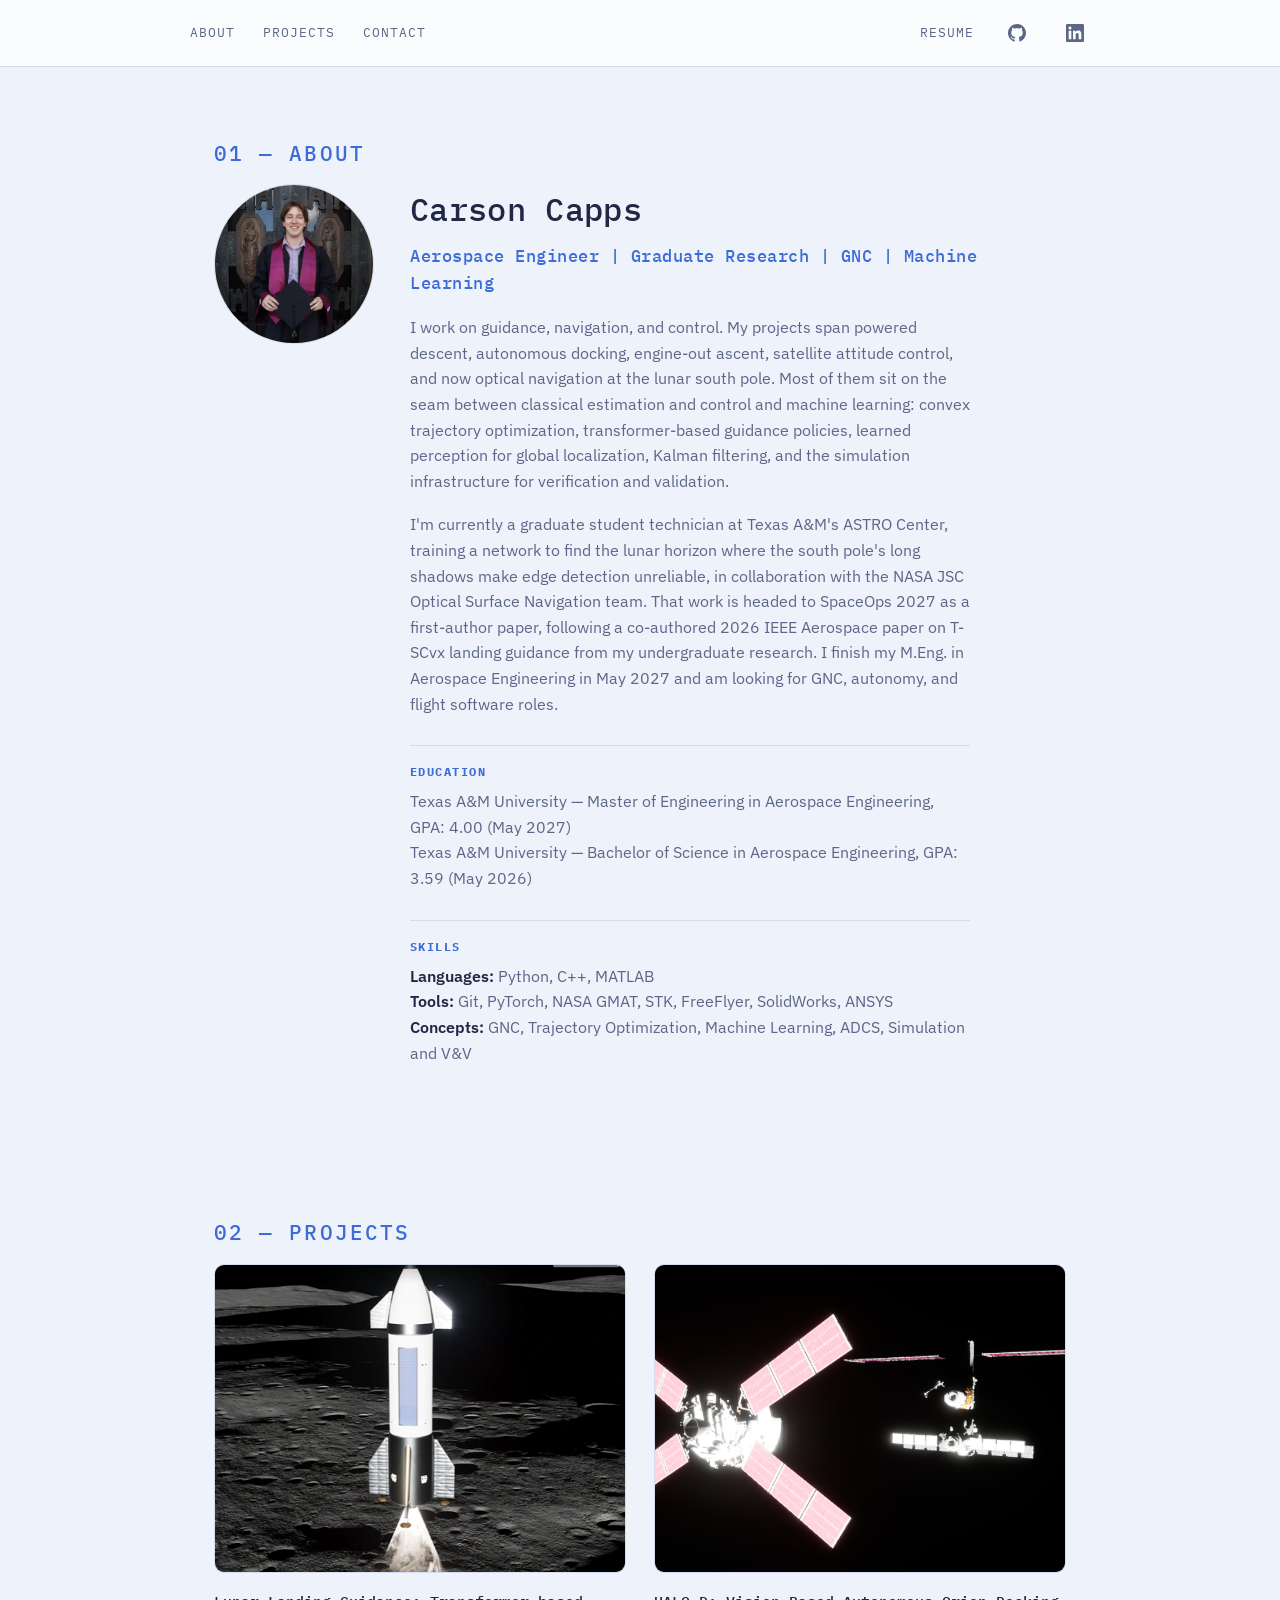
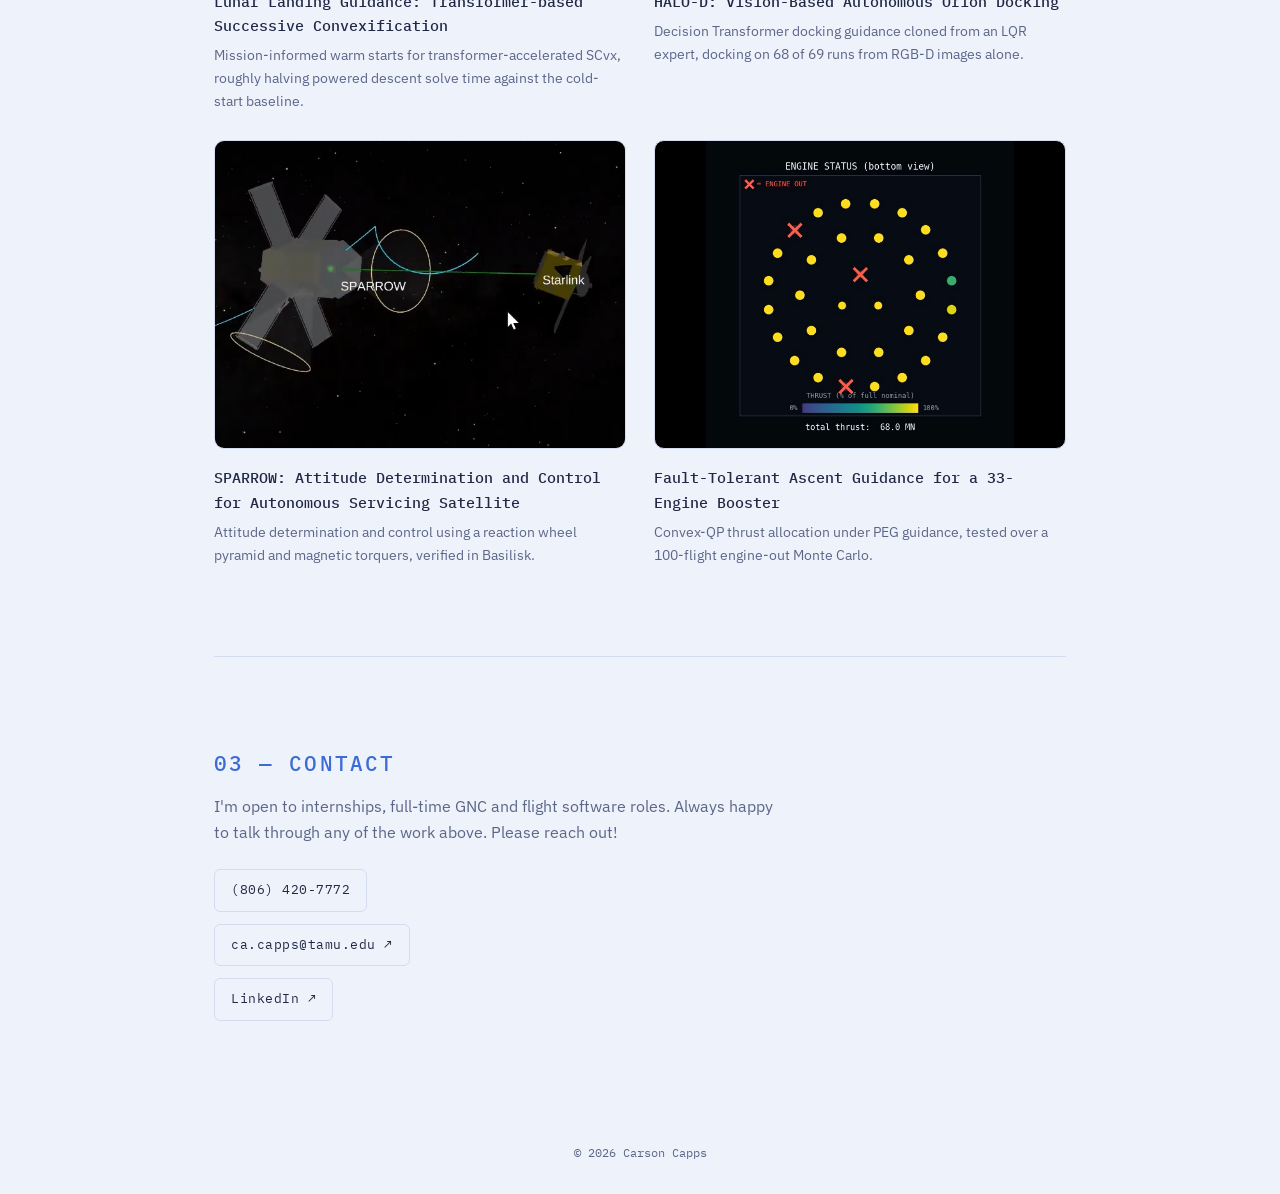
==== commit 8c7e8d81: "Update site copy for new resume and tighten project pages - Rewrite bio for current ASTRO navigation" ====
--- a/index.html
+++ b/index.html
@@ -4,7 +4,7 @@
   <meta charset="UTF-8" />
   <meta name="viewport" content="width=device-width, initial-scale=1.0" />
   <title>Carson Capps</title>
-  <meta name="description" content="Carson Capps — Aerospace engineering portfolio featuring guidance, navigation, and control projects including lunar landing guidance, autonomous Orion docking, and satellite ADCS flight software." />
+  <meta name="description" content="Carson Capps: aerospace engineering portfolio featuring guidance, navigation, and control projects including lunar landing guidance, autonomous Orion docking, and satellite ADCS flight software." />
 
   <!-- Open Graph / social preview -->
   <meta property="og:type" content="website" />
@@ -59,9 +59,9 @@
 
           <p class="tagline">Aerospace Engineer | Graduate Research | GNC | Machine Learning</p>
 
-          <p class="bio">I work on guidance, navigation, and control. My projects span powered descent, autonomous docking, engine-out ascent, and satellite attitude control, and most of them sit on the seam between classical optimal control and machine learning: convex trajectory optimization, transformer-based guidance policies, Kalman filtering, and the simulation infrastructure for verification and validation. </p>
+          <p class="bio">I work on guidance, navigation, and control. My projects span powered descent, autonomous docking, engine-out ascent, satellite attitude control, and now optical navigation at the lunar south pole. Most of them sit on the seam between classical estimation and control and machine learning: convex trajectory optimization, transformer-based guidance policies, learned perception for global localization, Kalman filtering, and the simulation infrastructure for verification and validation.</p>
 
-          <p class="bio">Research at Texas A&amp;M's ASTRO Center. Co-author on a 2026 IEEE Aerospace Conference paper on mission-informed warm starting for T-SCVx landing guidance, and ADCS sub-team lead on a ten-person autonomous servicing spacecraft design. Finishing an M.Eng. in Aerospace Engineering; looking for GNC, autonomy, and flight software roles.</p>
+          <p class="bio">I'm currently a graduate student technician at Texas A&amp;M's ASTRO Center, training a network to find the lunar horizon where the south pole's long shadows make edge detection unreliable, in collaboration with the NASA JSC Optical Surface Navigation team. That work is headed to SpaceOps 2027 as a first-author paper, following a co-authored 2026 IEEE Aerospace paper on T-SCvx landing guidance from my undergraduate research. I finish my M.Eng. in Aerospace Engineering in May 2027 and am looking for GNC, autonomy, and flight software roles.</p>
 
           <div class="about-block">
             <h3>Education</h3>
@@ -72,7 +72,7 @@
           <div class="about-block">
             <h3>Skills</h3>
             <p><strong>Languages:</strong> Python, C++, MATLAB<br />
-            <strong>Tools:</strong> Git, PyTorch, NASA GMAT, SolidWorks, ANSYS<br />
+            <strong>Tools:</strong> Git, PyTorch, NASA GMAT, STK, FreeFlyer, SolidWorks, ANSYS<br />
             <strong>Concepts:</strong> GNC, Trajectory Optimization, Machine Learning, ADCS, Simulation and V&V</p>
           </div>
         </div>
@@ -87,9 +87,9 @@
             <div class="tile">
               <img src="media/lunar-landing/thumbnail.png" alt="Lunar Landing thumbnail" onerror="this.parentElement.classList.add('placeholder'); this.remove();" />
             </div>
-            <h2>Lunar Landing Guidance - Transformer-based Successive Convexification</h2>
+            <h2>Lunar Landing Guidance: Transformer-based Successive Convexification</h2>
           </a>
-          <p>Compared machine learning based guidance training methods, simulating in SpaceTeamsPRO.</p>
+          <p>Mission-informed warm starts for transformer-accelerated SCvx, roughly halving powered descent solve time against the cold-start baseline.</p>
         </div>
 
         <div class="project">
@@ -97,9 +97,9 @@
             <div class="tile">
               <img src="media/orion-docking/thumbnail.png" alt="Orion Docking thumbnail" onerror="this.parentElement.classList.add('placeholder'); this.remove();" />
             </div>
-            <h2>HALO-D - Fuel-efficient Autonomous Orion Docking </h2>
+            <h2>HALO-D: Vision-Based Autonomous Orion Docking</h2>
           </a>
-          <p>Trained decision transformer from LQR expert to optimize for fuel efficiency.</p>
+          <p>Decision Transformer docking guidance cloned from an LQR expert, docking on 68 of 69 runs from RGB-D images alone.</p>
         </div>
 
         <div class="project">
@@ -107,9 +107,9 @@
             <div class="tile">
               <img src="media/auto-service-adcs/thumbnail.png" alt="SPARROW ADCS thumbnail" onerror="this.parentElement.classList.add('placeholder'); this.remove();" />
             </div>
-            <h2>SPARROW - Attitude Determination and Control for Autonomous Servicing Satellite</h2>
+            <h2>SPARROW: Attitude Determination and Control for Autonomous Servicing Satellite</h2>
           </a>
-          <p>Flight software using reaction wheels, and magnetic torquers. </p>
+          <p>Attitude determination and control using a reaction wheel pyramid and magnetic torquers, verified in Basilisk.</p>
         </div>
 
         <div class="project">
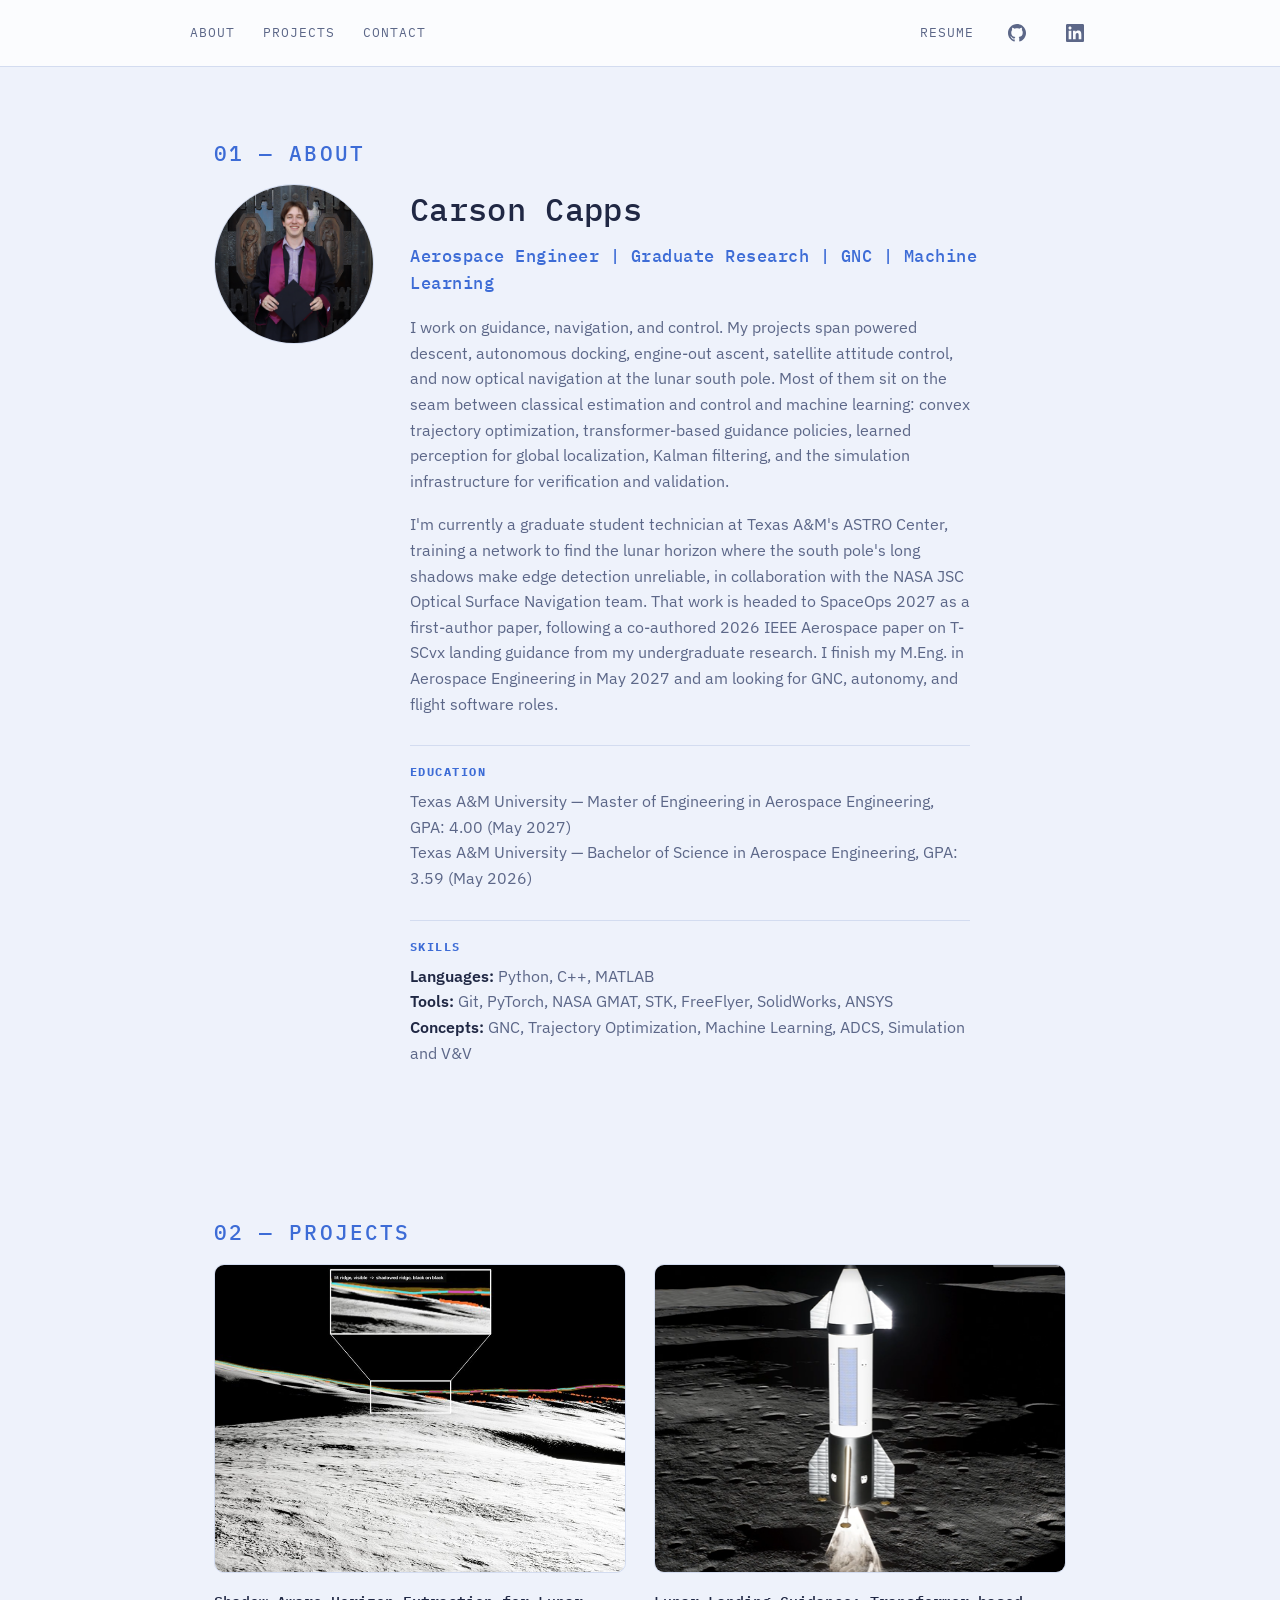
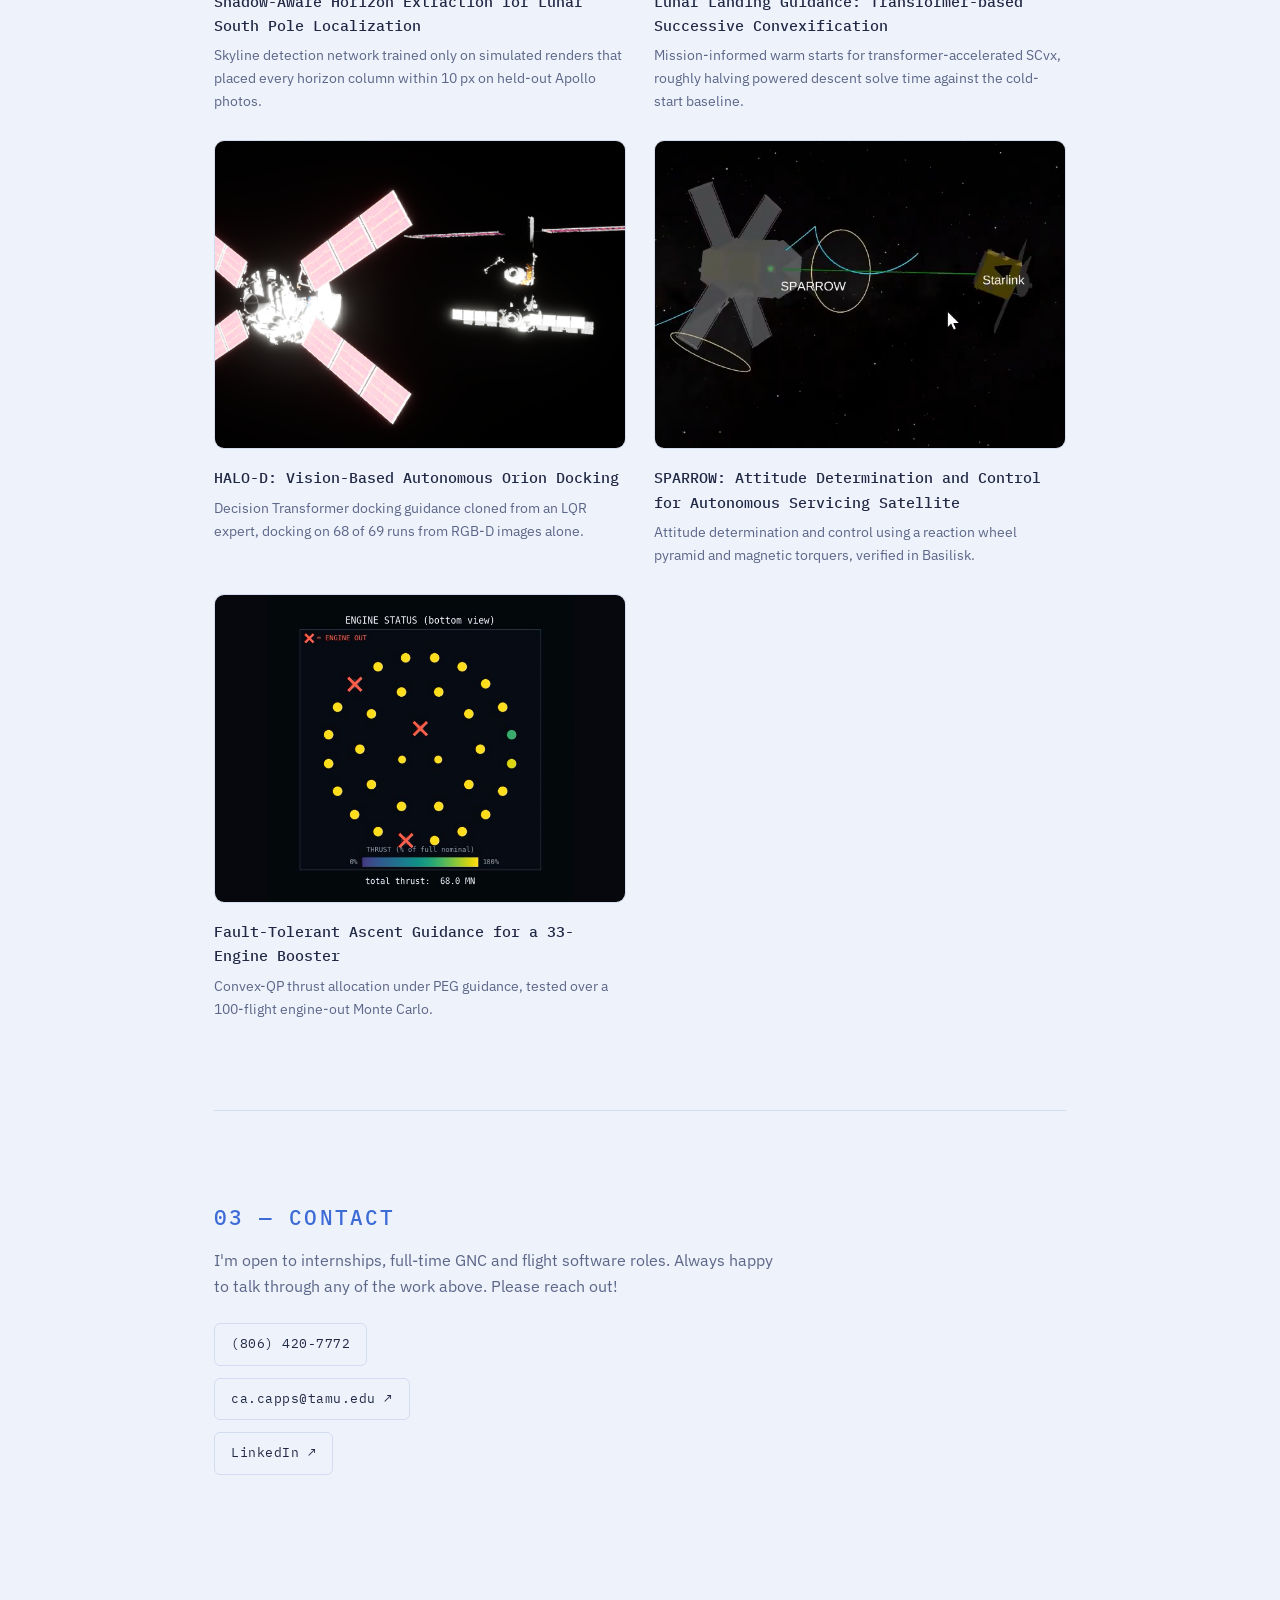
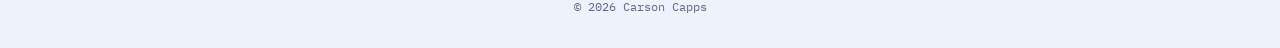
==== commit 492d76ac: "Add lunar horizon navigation project and fix card thumbnails - New project page for shadow-aware hor" ====
--- a/index.html
+++ b/index.html
@@ -83,6 +83,16 @@
       <div class="section-label">02 — Projects</div>
       <div class="grid">
         <div class="project">
+          <a class="project-link" href="projects/lunar-horizon.html">
+            <div class="tile">
+              <img src="media/lunar-horizon/thumbnail.jpg" alt="Lunar horizon navigation thumbnail" onerror="this.parentElement.classList.add('placeholder'); this.remove();" />
+            </div>
+            <h2>Shadow-Aware Horizon Extraction for Lunar South Pole Localization</h2>
+          </a>
+          <p>Skyline detection network trained only on simulated renders that placed every horizon column within 10 px on held-out Apollo photos.</p>
+        </div>
+
+        <div class="project">
           <a class="project-link" href="projects/lunar-landing.html">
             <div class="tile">
               <img src="media/lunar-landing/thumbnail.png" alt="Lunar Landing thumbnail" onerror="this.parentElement.classList.add('placeholder'); this.remove();" />
@@ -114,8 +124,8 @@
 
         <div class="project">
           <a class="project-link" href="projects/engine-out-ascent.html">
-            <div class="tile contain">
-              <img src="media/engine-out-ascent/thumbnail.png" alt="Engine-Out Ascent thumbnail" onerror="this.parentElement.classList.add('placeholder'); this.remove();" />
+            <div class="tile">
+              <img src="media/engine-out-ascent/thumbnail-wide.png" alt="Engine-Out Ascent thumbnail" onerror="this.parentElement.classList.add('placeholder'); this.remove();" />
             </div>
             <h2>Fault-Tolerant Ascent Guidance for a 33-Engine Booster</h2>
           </a>
--- a/css/style.css
+++ b/css/style.css
@@ -373,6 +373,38 @@
   background: #000;
 }
 
+.video-card img {
+  width: 100%;
+  display: block;
+  max-height: 75vh;
+  object-fit: contain;
+  background: #000;
+}
+
+.video-card.image-card {
+  background: none;
+  border: none;
+  border-radius: 0;
+  display: flex;
+  justify-content: center;
+}
+
+.video-card.image-card img {
+  width: auto;
+  max-width: 100%;
+  border: 1px solid var(--border);
+  border-radius: 10px;
+}
+
+.figure { margin: 22px 0; }
+
+.figure img {
+  width: 100%;
+  display: block;
+  border: 1px solid var(--border);
+  border-radius: 10px;
+}
+
 .video-card .video-embed {
   position: relative;
   width: 100%;
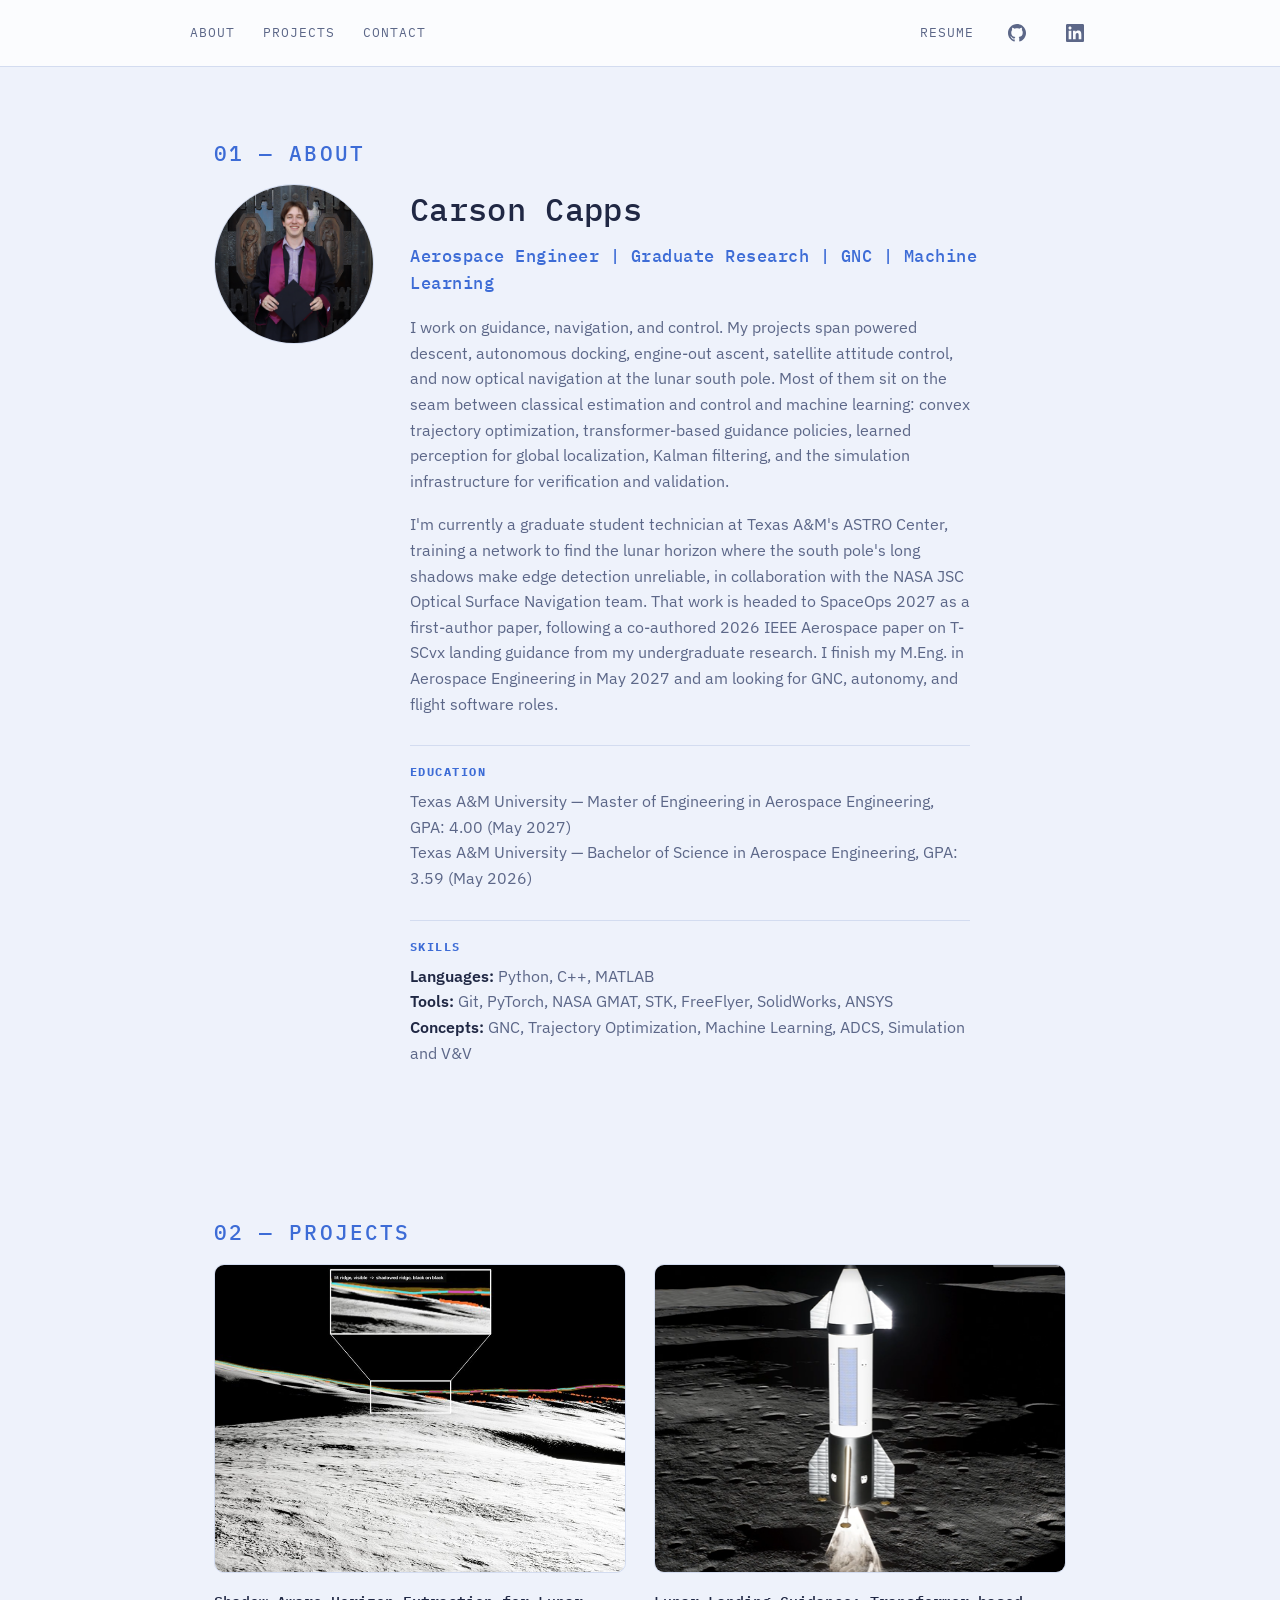
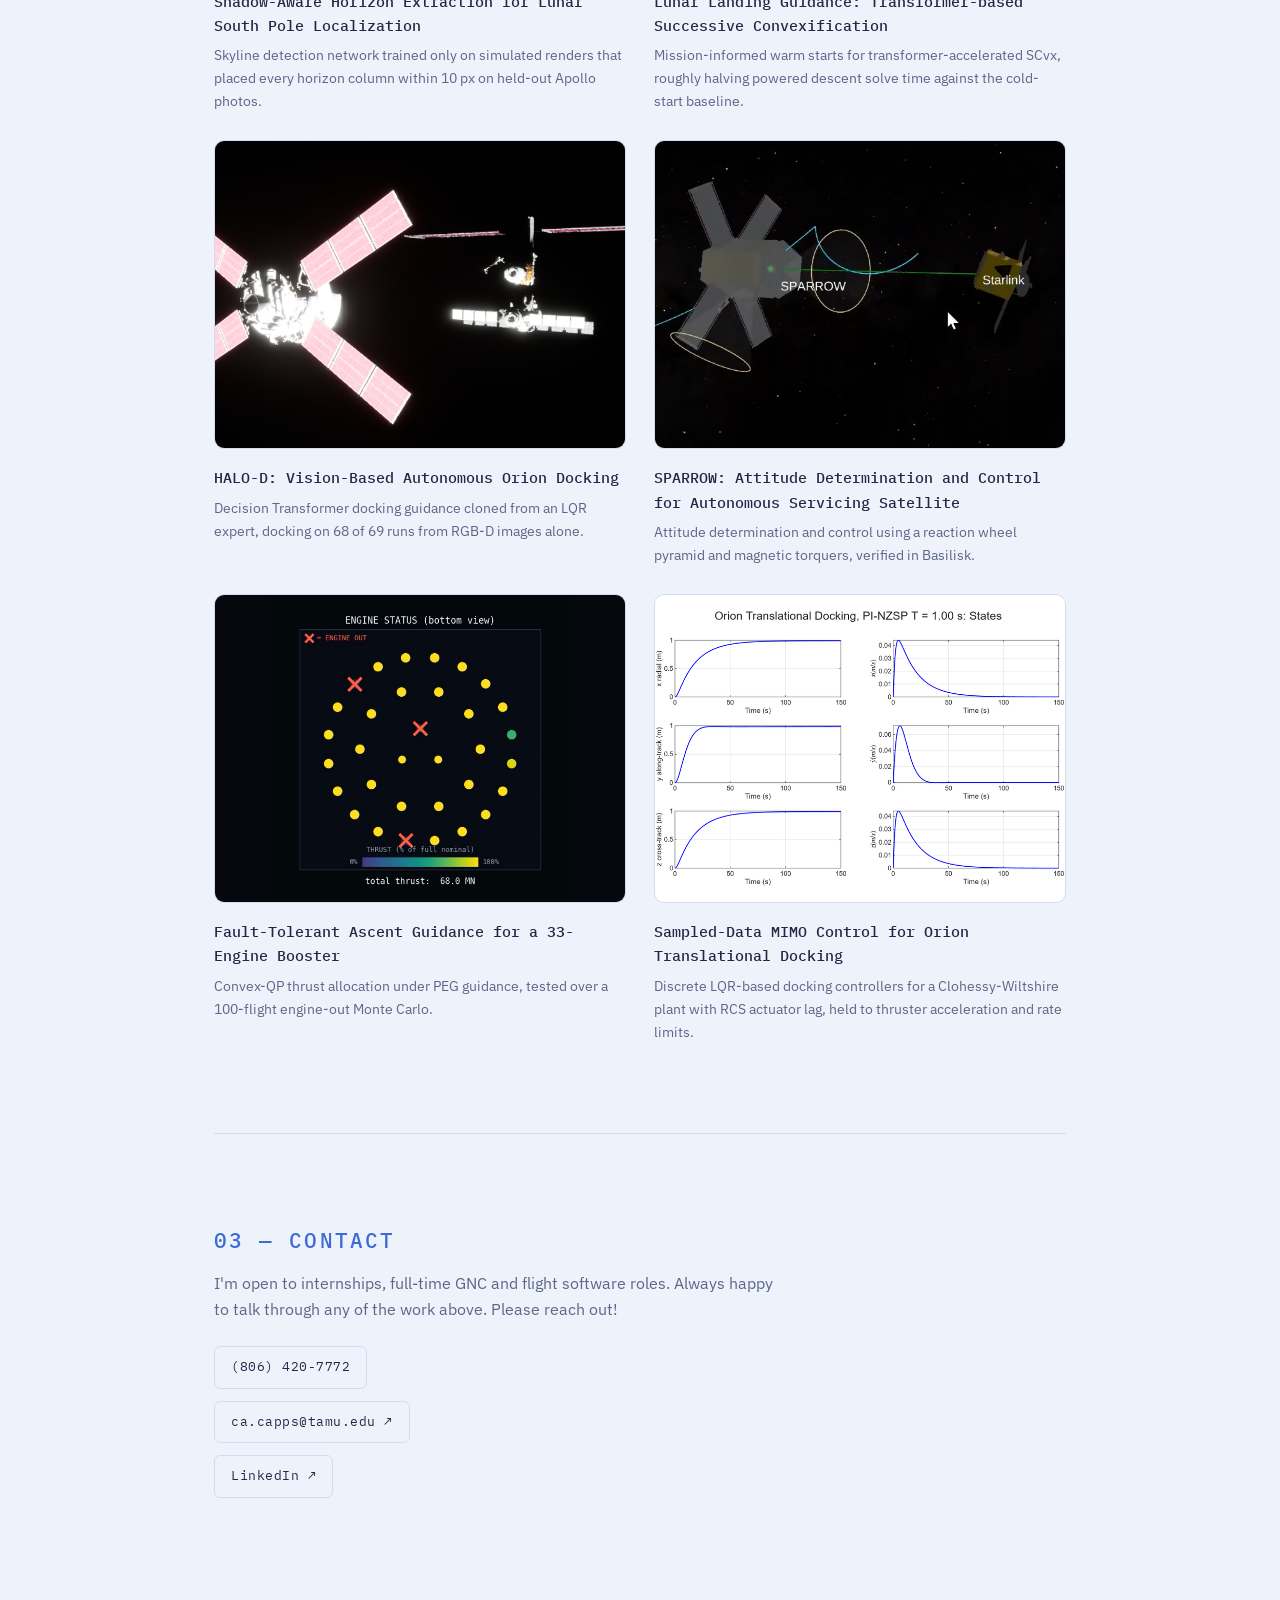
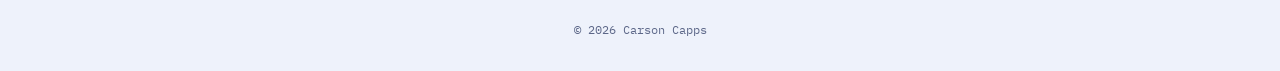
==== commit 2c49b1cd: "Add sampled-data MIMO docking control project - New project page for the four finished digital contr" ====
--- a/index.html
+++ b/index.html
@@ -131,6 +131,16 @@
           </a>
           <p>Convex-QP thrust allocation under PEG guidance, tested over a 100-flight engine-out Monte Carlo.</p>
         </div>
+
+        <div class="project">
+          <a class="project-link" href="projects/digital-docking-control.html">
+            <div class="tile">
+              <img src="media/digital-control/thumbnail.png" alt="Digital docking control thumbnail" onerror="this.parentElement.classList.add('placeholder'); this.remove();" />
+            </div>
+            <h2>Sampled-Data MIMO Control for Orion Translational Docking</h2>
+          </a>
+          <p>Discrete LQR-based docking controllers for a Clohessy-Wiltshire plant with RCS actuator lag, held to thruster acceleration and rate limits.</p>
+        </div>
       </div>
     </section>
 
